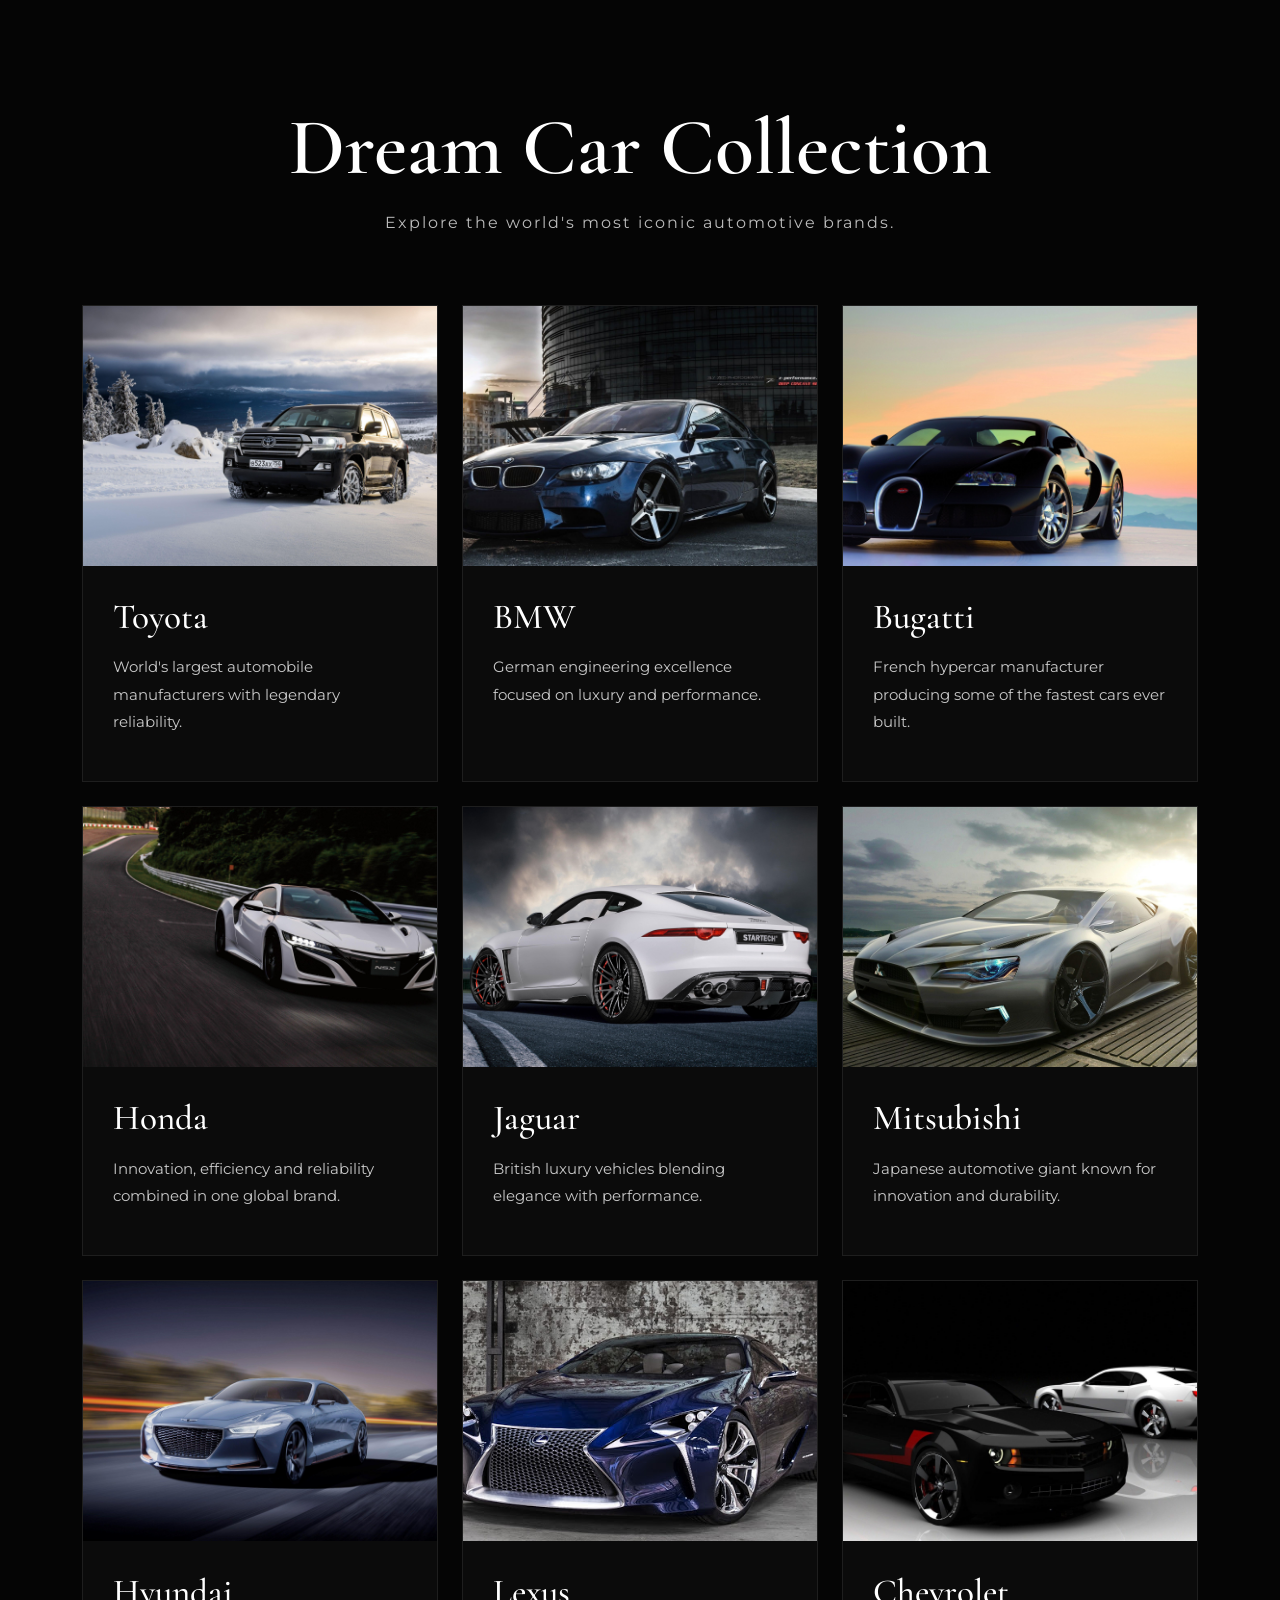
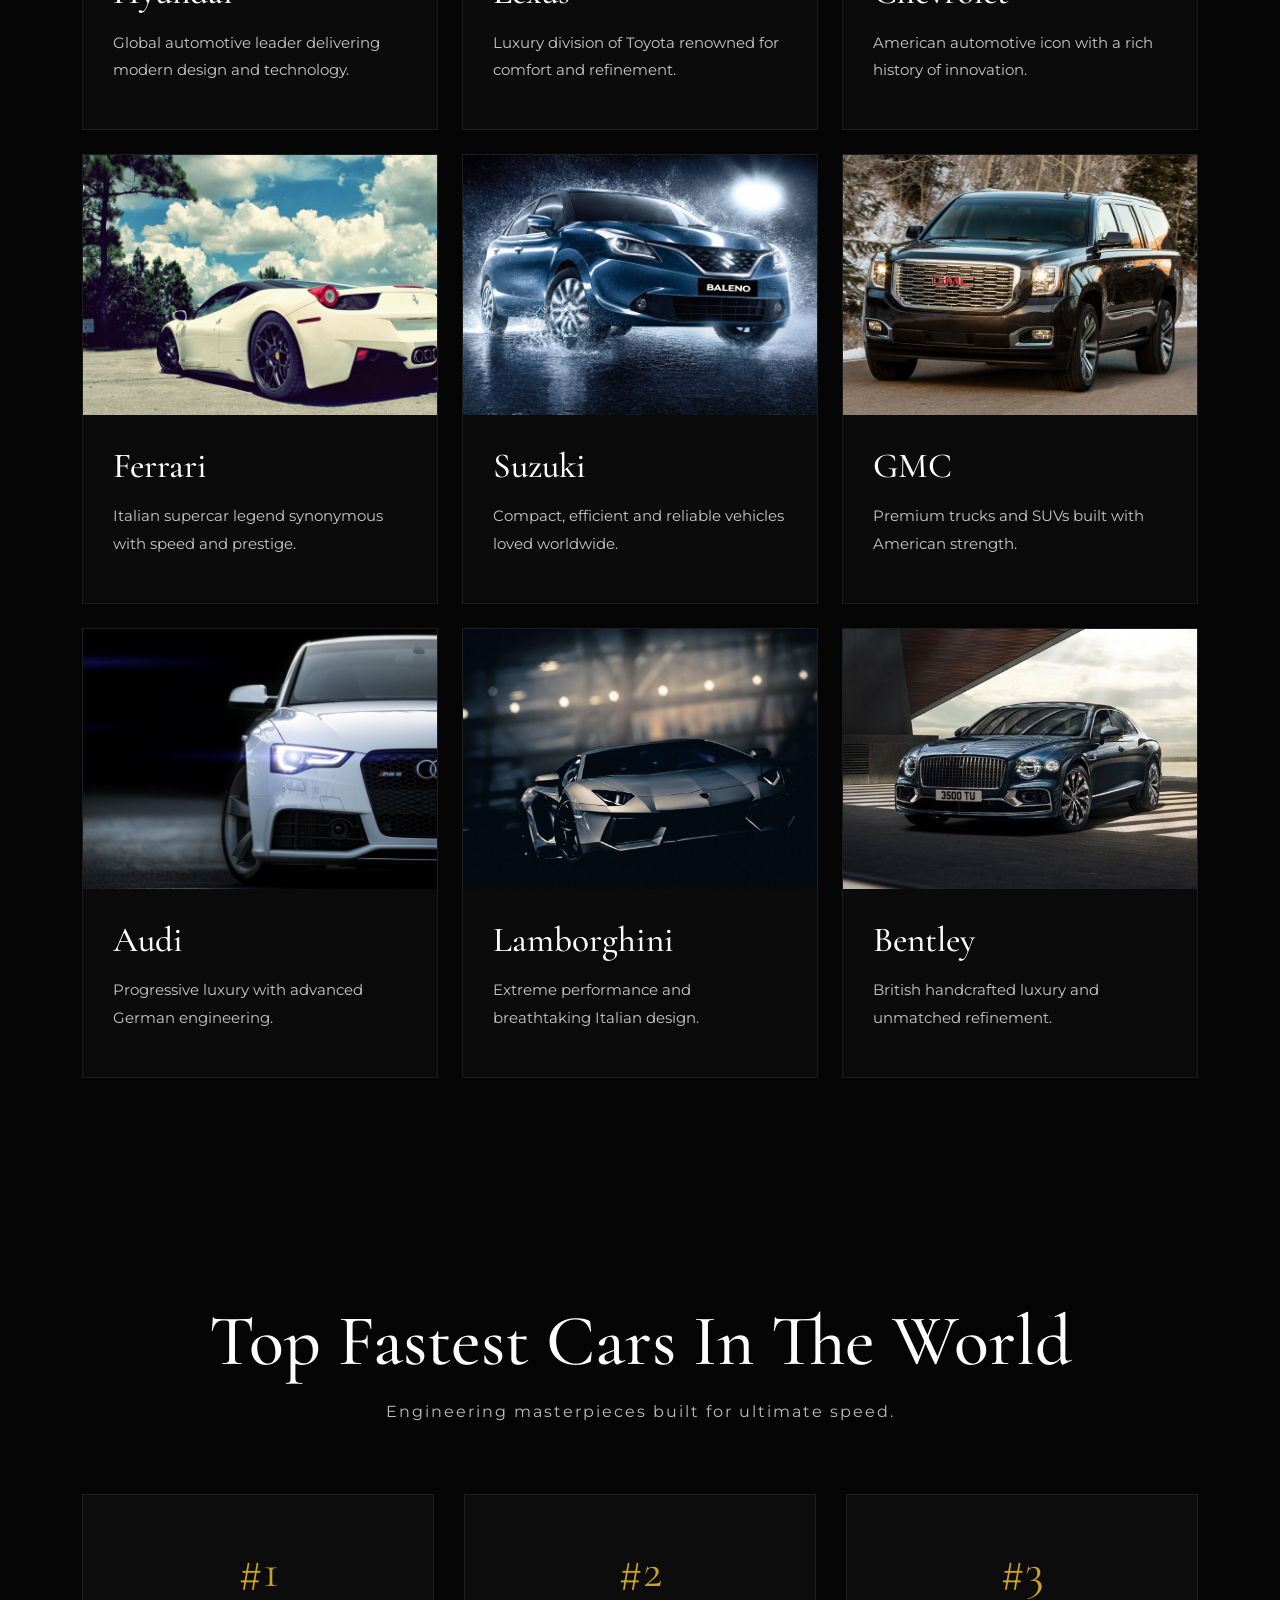
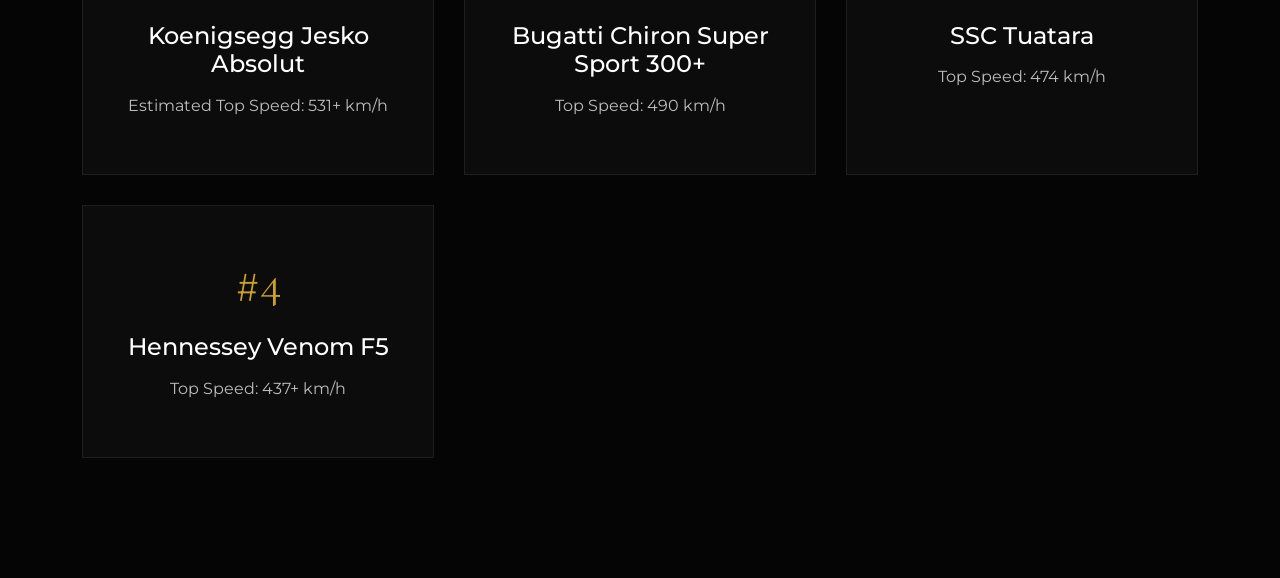
==== car-collection/car-collection.html @ eaa603d9 "I am just uploading my dream car website and I made it" ====
<!DOCTYPE html>
<html lang="en">

<head>
    <meta charset="UTF-8">
    <meta name="viewport" content="width=device-width, initial-scale=1.0">
    <title>Velocita Moto | Car Collection</title>

    <!-- Bootstrap 5 -->
    <link href="https://cdn.jsdelivr.net/npm/bootstrap@5.3.8/dist/css/bootstrap.min.css" rel="stylesheet">

    <!-- Google Fonts -->
    <link
        href="https://fonts.googleapis.com/css2?family=Cormorant+Garamond:wght@400;500;600;700&family=Montserrat:wght@300;400;500&display=swap"
        rel="stylesheet">

    <link rel="stylesheet" href="style22.css">
</head>

<body>

    <section class="collection-section">

        <div class="container">

            <h1 class="page-title">
                Dream Car Collection
            </h1>

            <p class="page-subtitle">
                Explore the world's most iconic automotive brands.
            </p>

            <div class="row g-4">

                <!-- Card 1 -->
                <div class="col-lg-4 col-md-6">
                    <div class="car-card">
                        <img src="img/card-img/img1.jpg" alt="Toyota">
                        <div class="card-content">
                            <h3>Toyota</h3>
                            <p>World's largest automobile manufacturers with legendary reliability.</p>
                        </div>
                    </div>
                </div>

                <!-- Card 2 -->
                <div class="col-lg-4 col-md-6">
                    <div class="car-card">
                        <img src="img/card-img/img2.jpg" alt="BMW">
                        <div class="card-content">
                            <h3>BMW</h3>
                            <p>German engineering excellence focused on luxury and performance.</p>
                        </div>
                    </div>
                </div>

                <!-- Card 3 -->
                <div class="col-lg-4 col-md-6">
                    <div class="car-card">
                        <img src="img/card-img/img3.jpg" alt="Bugatti">
                        <div class="card-content">
                            <h3>Bugatti</h3>
                            <p>French hypercar manufacturer producing some of the fastest cars ever built.</p>
                        </div>
                    </div>
                </div>

                <!-- Card 4 -->
                <div class="col-lg-4 col-md-6">
                    <div class="car-card">
                        <img src="img/card-img/img4.jpg" alt="Honda">
                        <div class="card-content">
                            <h3>Honda</h3>
                            <p>Innovation, efficiency and reliability combined in one global brand.</p>
                        </div>
                    </div>
                </div>

                <!-- Card 5 -->
                <div class="col-lg-4 col-md-6">
                    <div class="car-card">
                        <img src="img/card-img/img5.jpg" alt="Jaguar">
                        <div class="card-content">
                            <h3>Jaguar</h3>
                            <p>British luxury vehicles blending elegance with performance.</p>
                        </div>
                    </div>
                </div>

                <!-- Card 6 -->
                <div class="col-lg-4 col-md-6">
                    <div class="car-card">
                        <img src="img/card-img/img6.jpg" alt="Mitsubishi">
                        <div class="card-content">
                            <h3>Mitsubishi</h3>
                            <p>Japanese automotive giant known for innovation and durability.</p>
                        </div>
                    </div>
                </div>

                <!-- Card 7 -->
                <div class="col-lg-4 col-md-6">
                    <div class="car-card">
                        <img src="img/card-img/img7.jpg" alt="Hyundai">
                        <div class="card-content">
                            <h3>Hyundai</h3>
                            <p>Global automotive leader delivering modern design and technology.</p>
                        </div>
                    </div>
                </div>

                <!-- Card 8 -->
                <div class="col-lg-4 col-md-6">
                    <div class="car-card">
                        <img src="img/card-img/img8.jpg" alt="Lexus">
                        <div class="card-content">
                            <h3>Lexus</h3>
                            <p>Luxury division of Toyota renowned for comfort and refinement.</p>
                        </div>
                    </div>
                </div>

                <!-- Card 9 -->
                <div class="col-lg-4 col-md-6">
                    <div class="car-card">
                        <img src="img/card-img/img9.jpg" alt="Chevrolet">
                        <div class="card-content">
                            <h3>Chevrolet</h3>
                            <p>American automotive icon with a rich history of innovation.</p>
                        </div>
                    </div>
                </div>

                <!-- Card 10 -->
                <div class="col-lg-4 col-md-6">
                    <div class="car-card">
                        <img src="img/card-img/img10.jpg" alt="Ferrari">
                        <div class="card-content">
                            <h3>Ferrari</h3>
                            <p>Italian supercar legend synonymous with speed and prestige.</p>
                        </div>
                    </div>
                </div>

                <!-- Card 11 -->
                <div class="col-lg-4 col-md-6">
                    <div class="car-card">
                        <img src="img/card-img/img11.jpg" alt="Suzuki">
                        <div class="card-content">
                            <h3>Suzuki</h3>
                            <p>Compact, efficient and reliable vehicles loved worldwide.</p>
                        </div>
                    </div>
                </div>

                <!-- Card 12 -->
                <div class="col-lg-4 col-md-6">
                    <div class="car-card">
                        <img src="img/card-img/img12.jpg" alt="GMC">
                        <div class="card-content">
                            <h3>GMC</h3>
                            <p>Premium trucks and SUVs built with American strength.</p>
                        </div>
                    </div>
                </div>

                <!-- Card 13 -->
                <div class="col-lg-4 col-md-6">
                    <div class="car-card">
                        <img src="img/card-img/img13.jpg" alt="Audi">
                        <div class="card-content">
                            <h3>Audi</h3>
                            <p>Progressive luxury with advanced German engineering.</p>
                        </div>
                    </div>
                </div>

                <!-- Card 14 -->
                <div class="col-lg-4 col-md-6">
                    <div class="car-card">
                        <img src="img/card-img/img14.jpg" alt="Lamborghini">
                        <div class="card-content">
                            <h3>Lamborghini</h3>
                            <p>Extreme performance and breathtaking Italian design.</p>
                        </div>
                    </div>
                </div>

                <!-- Card 15 -->
                <div class="col-lg-4 col-md-6">
                    <div class="car-card">
                        <img src="img/card-img/img15.jpg" alt="Bentley">
                        <div class="card-content">
                            <h3>Bentley</h3>
                            <p>British handcrafted luxury and unmatched refinement.</p>
                        </div>
                    </div>
                </div>

            </div>

        </div>

    </section>

    <section class="fastest-cars-section">

        <div class="container">

            <h2 class="fastest-title">
                Top Fastest Cars In The World
            </h2>

            <p class="fastest-subtitle">
                Engineering masterpieces built for ultimate speed.
            </p>

            <div class="fastest-grid">

                <div class="fastest-card">
                    <span>#1</span>
                    <h3>Koenigsegg Jesko Absolut</h3>
                    <p>Estimated Top Speed: 531+ km/h</p>
                </div>

                <div class="fastest-card">
                    <span>#2</span>
                    <h3>Bugatti Chiron Super Sport 300+</h3>
                    <p>Top Speed: 490 km/h</p>
                </div>

                <div class="fastest-card">
                    <span>#3</span>
                    <h3>SSC Tuatara</h3>
                    <p>Top Speed: 474 km/h</p>
                </div>

                <div class="fastest-card">
                    <span>#4</span>
                    <h3>Hennessey Venom F5</h3>
                    <p>Top Speed: 437+ km/h</p>
                </div>

            </div>

        </div>

    </section>

    <script src="https://cdn.jsdelivr.net/npm/bootstrap@5.3.8/dist/js/bootstrap.bundle.min.js"></script>

</body>

</html>
---- car-collection/style22.css ----
/* ==========================
   GOOGLE FONT RESET
========================== */

*{
    margin:0;
    padding:0;
    box-sizing:border-box;
}

html{
    scroll-behavior:smooth;
}

body{
    background:#050505;
    color:#fff;
    font-family:'Montserrat',sans-serif;
    overflow-x:hidden;
}

/* ==========================
   PAGE HEADER
========================== */

.collection-section{
    padding:100px 0;
}

.page-title{
    text-align:center;

    font-family:'Cormorant Garamond',serif;
    font-size:5rem;
    font-weight:600;

    color:#fff;

    margin-bottom:15px;
}

.page-subtitle{
    text-align:center;

    color:#bcbcbc;

    font-size:1rem;

    letter-spacing:2px;

    margin-bottom:70px;
}

/* ==========================
   CARD DESIGN
========================== */

.car-card{

    background:#0b0b0b;

    border:1px solid rgba(255,255,255,.08);

    overflow:hidden;

    height:100%;

    transition:.5s ease;

    position:relative;
}

.car-card:hover{

    transform:translateY(-12px);

    border-color:rgba(255,255,255,.25);

    box-shadow:
    0 20px 40px rgba(255,255,255,.06);
}

/* ==========================
   IMAGE
========================== */

.car-card img{

    width:100%;

    height:260px;

    object-fit:cover;

    transition:.6s;
}

.car-card:hover img{

    transform:scale(1.08);
}

/* ==========================
   CONTENT
========================== */

.card-content{

    padding:30px;
}

.card-content h3{

    font-family:'Cormorant Garamond',serif;

    font-size:2.2rem;

    color:white;

    margin-bottom:15px;
}

.card-content p{

    color:#c8c8c8;

    line-height:1.8;

    font-size:.95rem;
}

/* ==========================
   BUTTON
========================== */

.read-btn{

    display:inline-block;

    margin-top:20px;

    text-decoration:none;

    color:white;

    letter-spacing:2px;

    font-size:.85rem;

    position:relative;
}

.read-btn::after{

    content:"";

    position:absolute;

    left:0;
    bottom:-6px;

    width:0;

    height:1px;

    background:white;

    transition:.4s;
}

.read-btn:hover::after{

    width:100%;
}

/* ==========================
   PREMIUM LIGHT EFFECT
========================== */

.car-card::before{

    content:"";

    position:absolute;

    top:0;
    left:-120%;

    width:100%;
    height:100%;

    background:
    linear-gradient(
        90deg,
        transparent,
        rgba(255,255,255,.08),
        transparent
    );

    transition:.8s;
}

.car-card:hover::before{

    left:120%;
}

/* ==========================
   SCROLLBAR
========================== */

::-webkit-scrollbar{

    width:10px;
}

::-webkit-scrollbar-track{

    background:#0a0a0a;
}

::-webkit-scrollbar-thumb{

    background:#333;
}

::-webkit-scrollbar-thumb:hover{

    background:#666;
}

/* ==========================
   RESPONSIVE
========================== */

@media(max-width:992px){

    .page-title{

        font-size:3.5rem;
    }
}

@media(max-width:768px){

    .page-title{

        font-size:2.7rem;
    }

    .page-subtitle{

        padding:0 20px;
    }

    .card-content h3{

        font-size:1.8rem;
    }

    .car-card img{

        height:220px;
    }
}

/* ==========================
   FASTEST CARS SECTION
========================== */

.fastest-cars-section{
    padding:120px 0;
    background:#050505;
}

.fastest-title{
    text-align:center;
    font-family:'Cormorant Garamond',serif;
    font-size:4.5rem;
    color:white;
    margin-bottom:15px;
}

.fastest-subtitle{
    text-align:center;
    color:#bdbdbd;
    letter-spacing:2px;
    margin-bottom:70px;
}

.fastest-grid{
    display:grid;
    grid-template-columns:
    repeat(auto-fit,minmax(280px,1fr));
    gap:30px;
}

.fastest-card{
    background:#0c0c0c;
    border:1px solid rgba(255,255,255,.08);

    padding:40px 30px;

    text-align:center;

    transition:.4s;
}

.fastest-card:hover{
    transform:translateY(-10px);
    border-color:#c9a227;

    box-shadow:
    0 15px 40px rgba(201,162,39,.15);
}

.fastest-card span{
    display:block;

    font-size:3rem;

    color:#c9a227;

    font-family:'Cormorant Garamond',serif;

    margin-bottom:15px;
}

.fastest-card h3{
    color:white;
    font-size:1.5rem;
    margin-bottom:15px;
}

.fastest-card p{
    color:#bdbdbd;
}
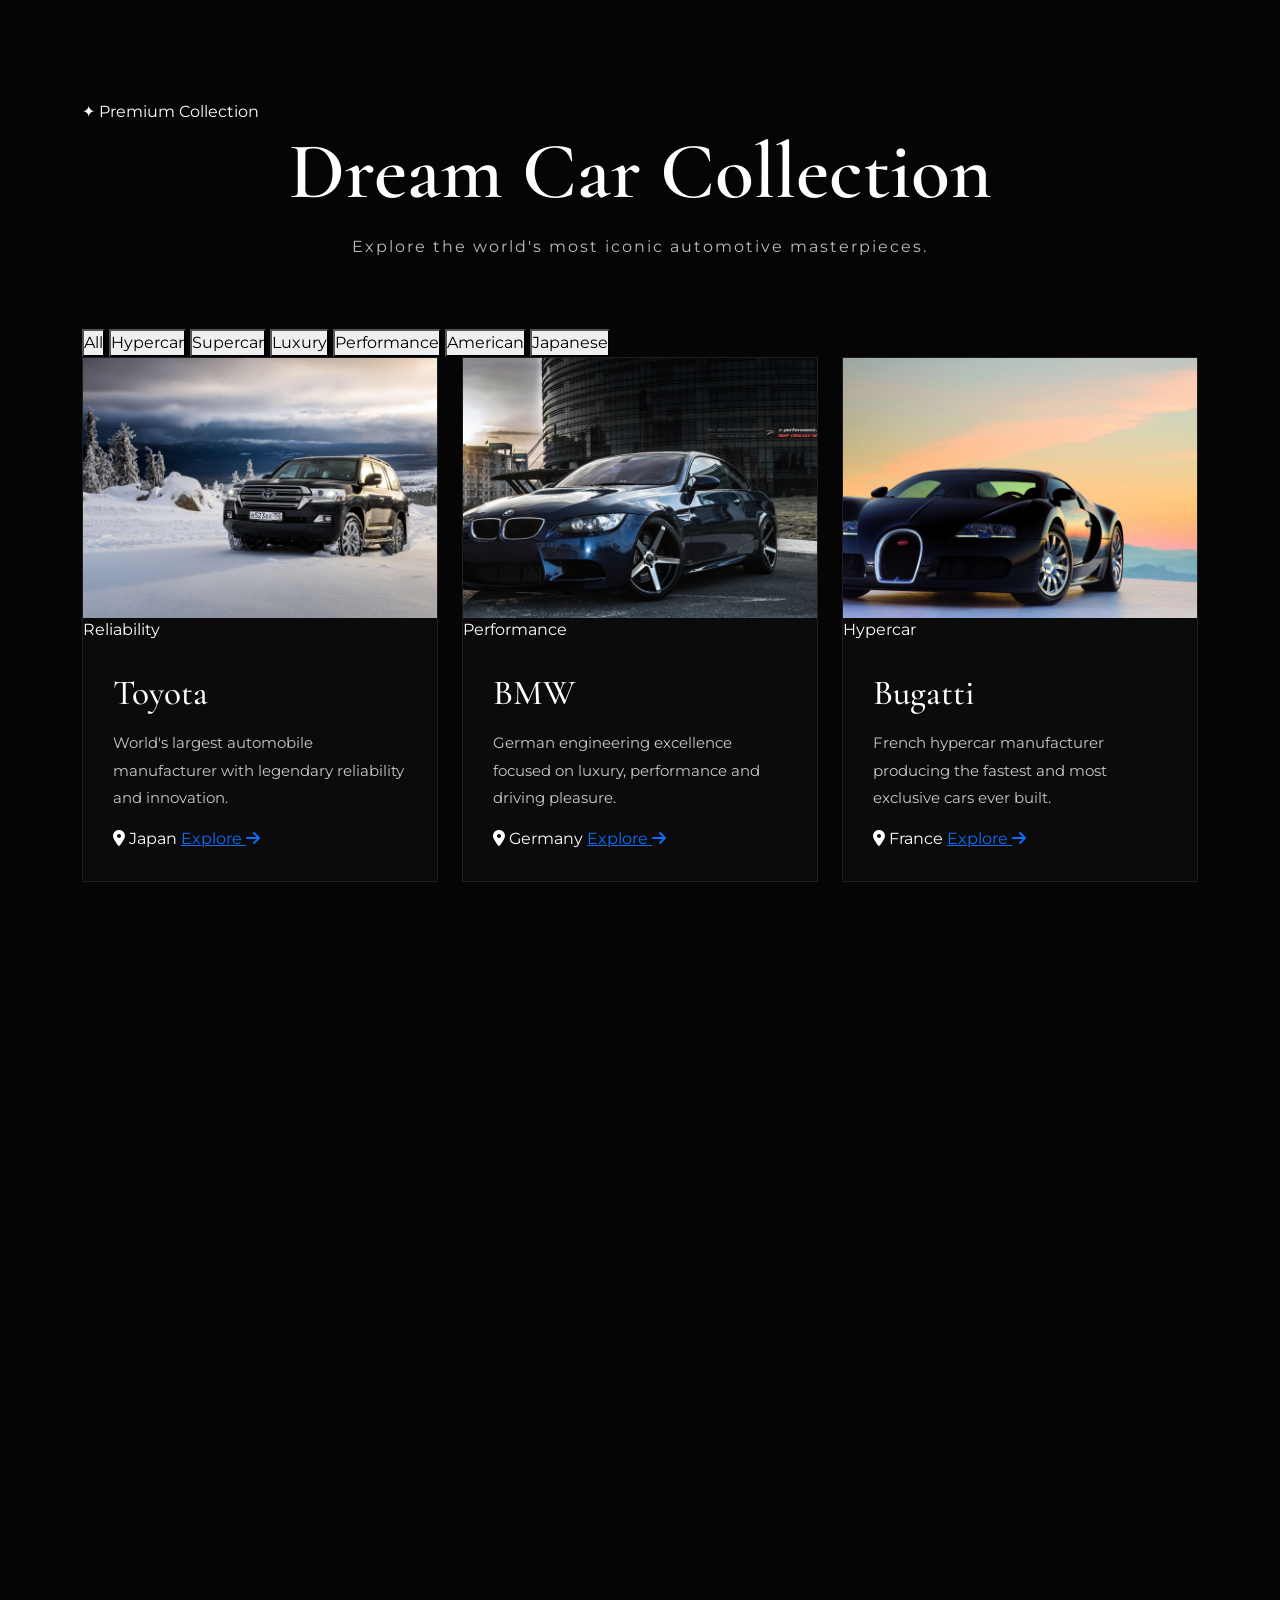
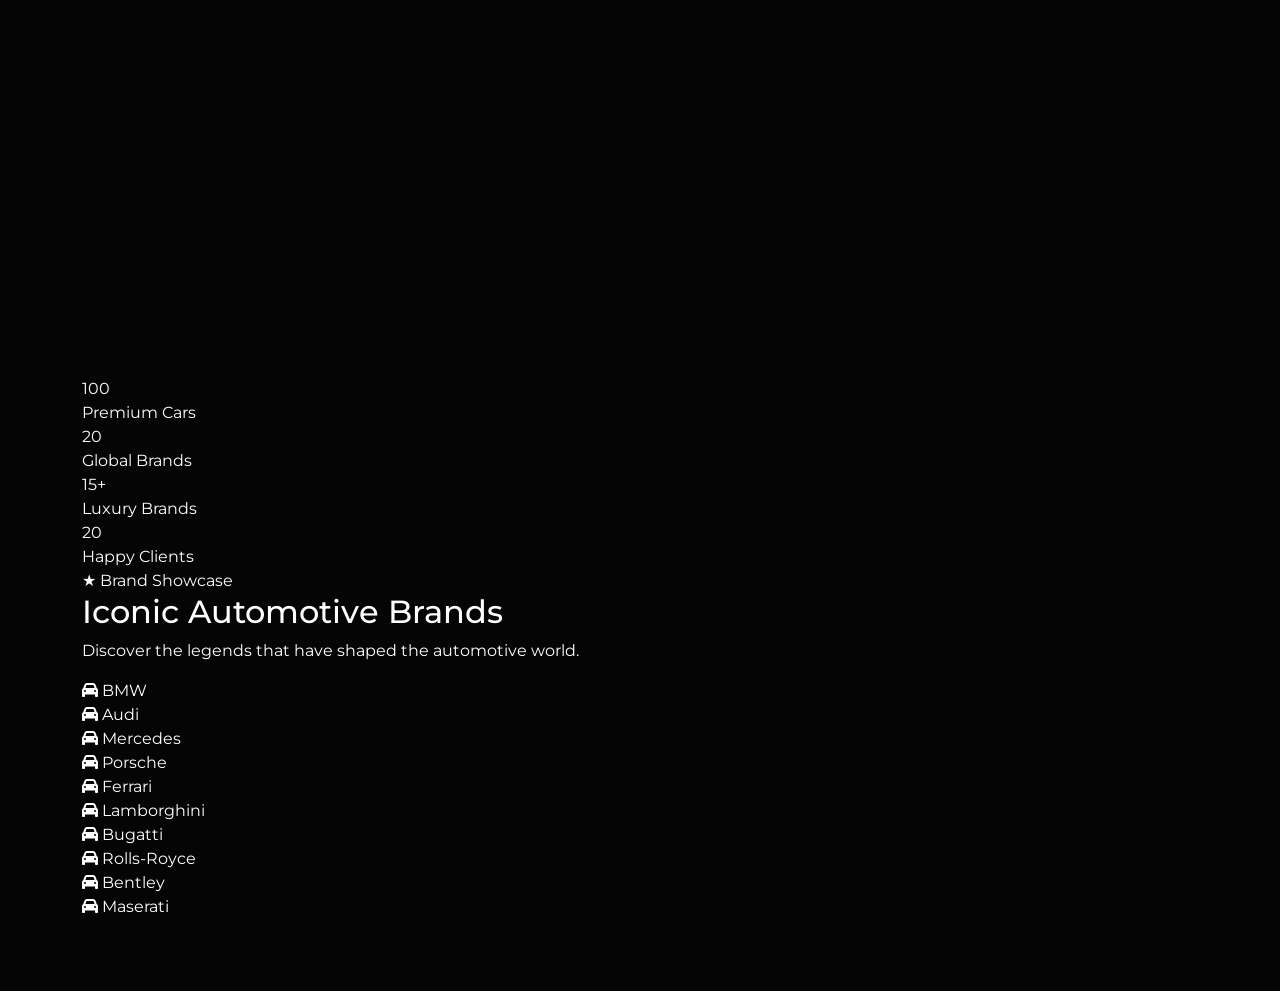
==== commit 5459c06d: "adding the animations ad button" ====
--- a/car-collection/car-collection.html
+++ b/car-collection/car-collection.html
@@ -9,237 +9,429 @@
     <!-- Bootstrap 5 -->
     <link href="https://cdn.jsdelivr.net/npm/bootstrap@5.3.8/dist/css/bootstrap.min.css" rel="stylesheet">
 
+    <!-- Font Awesome -->
+    <link rel="stylesheet" href="https://cdnjs.cloudflare.com/ajax/libs/font-awesome/6.5.1/css/all.min.css">
+
     <!-- Google Fonts -->
     <link
-        href="https://fonts.googleapis.com/css2?family=Cormorant+Garamond:wght@400;500;600;700&family=Montserrat:wght@300;400;500&display=swap"
+        href="https://fonts.googleapis.com/css2?family=Cormorant+Garamond:wght@400;500;600;700&family=Montserrat:wght@300;400;500;600&display=swap"
         rel="stylesheet">
+
+    <!-- AOS -->
+    <link href="https://unpkg.com/aos@2.3.4/dist/aos.css" rel="stylesheet">
 
     <link rel="stylesheet" href="style22.css">
 </head>
 
 <body>
 
-    <section class="collection-section">
+    <!-- ========================================== -->
+    <!-- COLLECTION SECTION -->
+    <!-- ========================================== -->
+    <section class="collection-section" data-aos="fade-up">
 
         <div class="container">
 
-            <h1 class="page-title">
-                Dream Car Collection
-            </h1>
-
-            <p class="page-subtitle">
-                Explore the world's most iconic automotive brands.
-            </p>
-
-            <div class="row g-4">
-
-                <!-- Card 1 -->
-                <div class="col-lg-4 col-md-6">
-                    <div class="car-card">
-                        <img src="img/card-img/img1.jpg" alt="Toyota">
+            <div class="section-header" data-aos="fade-up" data-aos-delay="100">
+                <span class="section-tag">✦ Premium Collection</span>
+                <h1 class="page-title">
+                    Dream Car <span>Collection</span>
+                </h1>
+                <p class="page-subtitle">
+                    Explore the world's most iconic automotive masterpieces.
+                </p>
+                <div class="header-divider"></div>
+            </div>
+
+            <!-- Filter Buttons -->
+            <div class="filter-buttons" data-aos="fade-up" data-aos-delay="150">
+                <button class="filter-btn active" data-filter="all">All</button>
+                <button class="filter-btn" data-filter="hypercar">Hypercar</button>
+                <button class="filter-btn" data-filter="supercar">Supercar</button>
+                <button class="filter-btn" data-filter="luxury">Luxury</button>
+                <button class="filter-btn" data-filter="performance">Performance</button>
+                <button class="filter-btn" data-filter="american">American</button>
+                <button class="filter-btn" data-filter="japanese">Japanese</button>
+            </div>
+
+            <div class="row g-4" id="carGrid">
+
+                <!-- Card 1 - Toyota (Japanese) -->
+                <div class="col-lg-4 col-md-6" data-category="japanese" data-aos="flip-up" data-aos-delay="100">
+                    <div class="car-card">
+                        <div class="card-image">
+                            <img src="img/card-img/img1.jpg" alt="Toyota">
+                            <div class="card-overlay">
+                                <span class="card-tag">Reliability</span>
+                            </div>
+                        </div>
                         <div class="card-content">
                             <h3>Toyota</h3>
-                            <p>World's largest automobile manufacturers with legendary reliability.</p>
-                        </div>
-                    </div>
-                </div>
-
-                <!-- Card 2 -->
-                <div class="col-lg-4 col-md-6">
-                    <div class="car-card">
-                        <img src="img/card-img/img2.jpg" alt="BMW">
+                            <p>World's largest automobile manufacturer with legendary reliability and innovation.</p>
+                            <div class="card-footer">
+                                <span class="card-country"><i class="fas fa-map-marker-alt"></i> Japan</span>
+                                <a href="#" class="btn-explore-card">Explore <i class="fas fa-arrow-right"></i></a>
+                            </div>
+                        </div>
+                    </div>
+                </div>
+
+                <!-- Card 2 - BMW (Performance) -->
+                <div class="col-lg-4 col-md-6" data-category="performance" data-aos="flip-up" data-aos-delay="150">
+                    <div class="car-card">
+                        <div class="card-image">
+                            <img src="img/card-img/img2.jpg" alt="BMW">
+                            <div class="card-overlay">
+                                <span class="card-tag">Performance</span>
+                            </div>
+                        </div>
                         <div class="card-content">
                             <h3>BMW</h3>
-                            <p>German engineering excellence focused on luxury and performance.</p>
-                        </div>
-                    </div>
-                </div>
-
-                <!-- Card 3 -->
-                <div class="col-lg-4 col-md-6">
-                    <div class="car-card">
-                        <img src="img/card-img/img3.jpg" alt="Bugatti">
+                            <p>German engineering excellence focused on luxury, performance and driving pleasure.</p>
+                            <div class="card-footer">
+                                <span class="card-country"><i class="fas fa-map-marker-alt"></i> Germany</span>
+                                <a href="#" class="btn-explore-card">Explore <i class="fas fa-arrow-right"></i></a>
+                            </div>
+                        </div>
+                    </div>
+                </div>
+
+                <!-- Card 3 - Bugatti (Hypercar) -->
+                <div class="col-lg-4 col-md-6" data-category="hypercar" data-aos="flip-up" data-aos-delay="200">
+                    <div class="car-card">
+                        <div class="card-image">
+                            <img src="img/card-img/img3.jpg" alt="Bugatti">
+                            <div class="card-overlay">
+                                <span class="card-tag">Hypercar</span>
+                            </div>
+                        </div>
                         <div class="card-content">
                             <h3>Bugatti</h3>
-                            <p>French hypercar manufacturer producing some of the fastest cars ever built.</p>
-                        </div>
-                    </div>
-                </div>
-
-                <!-- Card 4 -->
-                <div class="col-lg-4 col-md-6">
-                    <div class="car-card">
-                        <img src="img/card-img/img4.jpg" alt="Honda">
+                            <p>French hypercar manufacturer producing the fastest and most exclusive cars ever built.
+                            </p>
+                            <div class="card-footer">
+                                <span class="card-country"><i class="fas fa-map-marker-alt"></i> France</span>
+                                <a href="#" class="btn-explore-card">Explore <i class="fas fa-arrow-right"></i></a>
+                            </div>
+                        </div>
+                    </div>
+                </div>
+
+                <!-- Card 4 - Honda (Japanese) -->
+                <div class="col-lg-4 col-md-6" data-category="japanese" data-aos="flip-up" data-aos-delay="250">
+                    <div class="car-card">
+                        <div class="card-image">
+                            <img src="img/card-img/img4.jpg" alt="Honda">
+                            <div class="card-overlay">
+                                <span class="card-tag">Innovation</span>
+                            </div>
+                        </div>
                         <div class="card-content">
                             <h3>Honda</h3>
-                            <p>Innovation, efficiency and reliability combined in one global brand.</p>
-                        </div>
-                    </div>
-                </div>
-
-                <!-- Card 5 -->
-                <div class="col-lg-4 col-md-6">
-                    <div class="car-card">
-                        <img src="img/card-img/img5.jpg" alt="Jaguar">
+                            <p>Innovation, efficiency and reliability combined in one globally renowned brand.</p>
+                            <div class="card-footer">
+                                <span class="card-country"><i class="fas fa-map-marker-alt"></i> Japan</span>
+                                <a href="#" class="btn-explore-card">Explore <i class="fas fa-arrow-right"></i></a>
+                            </div>
+                        </div>
+                    </div>
+                </div>
+
+                <!-- Card 5 - Jaguar (Luxury) -->
+                <div class="col-lg-4 col-md-6" data-category="luxury" data-aos="flip-up" data-aos-delay="300">
+                    <div class="car-card">
+                        <div class="card-image">
+                            <img src="img/card-img/img5.jpg" alt="Jaguar">
+                            <div class="card-overlay">
+                                <span class="card-tag">Luxury</span>
+                            </div>
+                        </div>
                         <div class="card-content">
                             <h3>Jaguar</h3>
-                            <p>British luxury vehicles blending elegance with performance.</p>
-                        </div>
-                    </div>
-                </div>
-
-                <!-- Card 6 -->
-                <div class="col-lg-4 col-md-6">
-                    <div class="car-card">
-                        <img src="img/card-img/img6.jpg" alt="Mitsubishi">
+                            <p>British luxury vehicles blending timeless elegance with thrilling performance.</p>
+                            <div class="card-footer">
+                                <span class="card-country"><i class="fas fa-map-marker-alt"></i> United Kingdom</span>
+                                <a href="#" class="btn-explore-card">Explore <i class="fas fa-arrow-right"></i></a>
+                            </div>
+                        </div>
+                    </div>
+                </div>
+
+                <!-- Card 6 - Mitsubishi (Japanese) -->
+                <div class="col-lg-4 col-md-6" data-category="japanese" data-aos="flip-up" data-aos-delay="350">
+                    <div class="car-card">
+                        <div class="card-image">
+                            <img src="img/card-img/img6.jpg" alt="Mitsubishi">
+                            <div class="card-overlay">
+                                <span class="card-tag">Durable</span>
+                            </div>
+                        </div>
                         <div class="card-content">
                             <h3>Mitsubishi</h3>
-                            <p>Japanese automotive giant known for innovation and durability.</p>
-                        </div>
-                    </div>
-                </div>
-
-                <!-- Card 7 -->
-                <div class="col-lg-4 col-md-6">
-                    <div class="car-card">
-                        <img src="img/card-img/img7.jpg" alt="Hyundai">
+                            <p>Japanese automotive giant known for innovation, durability and off-road capability.</p>
+                            <div class="card-footer">
+                                <span class="card-country"><i class="fas fa-map-marker-alt"></i> Japan</span>
+                                <a href="#" class="btn-explore-card">Explore <i class="fas fa-arrow-right"></i></a>
+                            </div>
+                        </div>
+                    </div>
+                </div>
+
+                <!-- Card 7 - Hyundai (Performance) -->
+                <div class="col-lg-4 col-md-6" data-category="performance" data-aos="flip-up" data-aos-delay="400">
+                    <div class="car-card">
+                        <div class="card-image">
+                            <img src="img/card-img/img7.jpg" alt="Hyundai">
+                            <div class="card-overlay">
+                                <span class="card-tag">Modern</span>
+                            </div>
+                        </div>
                         <div class="card-content">
                             <h3>Hyundai</h3>
-                            <p>Global automotive leader delivering modern design and technology.</p>
-                        </div>
-                    </div>
-                </div>
-
-                <!-- Card 8 -->
-                <div class="col-lg-4 col-md-6">
-                    <div class="car-card">
-                        <img src="img/card-img/img8.jpg" alt="Lexus">
+                            <p>Global automotive leader delivering modern design, technology and value.</p>
+                            <div class="card-footer">
+                                <span class="card-country"><i class="fas fa-map-marker-alt"></i> South Korea</span>
+                                <a href="#" class="btn-explore-card">Explore <i class="fas fa-arrow-right"></i></a>
+                            </div>
+                        </div>
+                    </div>
+                </div>
+
+                <!-- Card 8 - Lexus (Luxury) -->
+                <div class="col-lg-4 col-md-6" data-category="luxury" data-aos="flip-up" data-aos-delay="450">
+                    <div class="car-card">
+                        <div class="card-image">
+                            <img src="img/card-img/img8.jpg" alt="Lexus">
+                            <div class="card-overlay">
+                                <span class="card-tag">Refinement</span>
+                            </div>
+                        </div>
                         <div class="card-content">
                             <h3>Lexus</h3>
-                            <p>Luxury division of Toyota renowned for comfort and refinement.</p>
-                        </div>
-                    </div>
-                </div>
-
-                <!-- Card 9 -->
-                <div class="col-lg-4 col-md-6">
-                    <div class="car-card">
-                        <img src="img/card-img/img9.jpg" alt="Chevrolet">
+                            <p>Luxury division of Toyota renowned for comfort, refinement and hybrid innovation.</p>
+                            <div class="card-footer">
+                                <span class="card-country"><i class="fas fa-map-marker-alt"></i> Japan</span>
+                                <a href="#" class="btn-explore-card">Explore <i class="fas fa-arrow-right"></i></a>
+                            </div>
+                        </div>
+                    </div>
+                </div>
+
+                <!-- Card 9 - Chevrolet (American) -->
+                <div class="col-lg-4 col-md-6" data-category="american" data-aos="flip-up" data-aos-delay="500">
+                    <div class="car-card">
+                        <div class="card-image">
+                            <img src="img/card-img/img9.jpg" alt="Chevrolet">
+                            <div class="card-overlay">
+                                <span class="card-tag">American</span>
+                            </div>
+                        </div>
                         <div class="card-content">
                             <h3>Chevrolet</h3>
-                            <p>American automotive icon with a rich history of innovation.</p>
-                        </div>
-                    </div>
-                </div>
-
-                <!-- Card 10 -->
-                <div class="col-lg-4 col-md-6">
-                    <div class="car-card">
-                        <img src="img/card-img/img10.jpg" alt="Ferrari">
+                            <p>American automotive icon with a rich history of innovation and muscle car heritage.</p>
+                            <div class="card-footer">
+                                <span class="card-country"><i class="fas fa-map-marker-alt"></i> USA</span>
+                                <a href="#" class="btn-explore-card">Explore <i class="fas fa-arrow-right"></i></a>
+                            </div>
+                        </div>
+                    </div>
+                </div>
+
+                <!-- Card 10 - Ferrari (Supercar) -->
+                <div class="col-lg-4 col-md-6" data-category="supercar" data-aos="flip-up" data-aos-delay="550">
+                    <div class="car-card">
+                        <div class="card-image">
+                            <img src="img/card-img/img10.jpg" alt="Ferrari">
+                            <div class="card-overlay">
+                                <span class="card-tag">Supercar</span>
+                            </div>
+                        </div>
                         <div class="card-content">
                             <h3>Ferrari</h3>
-                            <p>Italian supercar legend synonymous with speed and prestige.</p>
-                        </div>
-                    </div>
-                </div>
-
-                <!-- Card 11 -->
-                <div class="col-lg-4 col-md-6">
-                    <div class="car-card">
-                        <img src="img/card-img/img11.jpg" alt="Suzuki">
+                            <p>Italian supercar legend synonymous with speed, prestige and racing heritage.</p>
+                            <div class="card-footer">
+                                <span class="card-country"><i class="fas fa-map-marker-alt"></i> Italy</span>
+                                <a href="#" class="btn-explore-card">Explore <i class="fas fa-arrow-right"></i></a>
+                            </div>
+                        </div>
+                    </div>
+                </div>
+
+                <!-- Card 11 - Suzuki (Japanese) -->
+                <div class="col-lg-4 col-md-6" data-category="japanese" data-aos="flip-up" data-aos-delay="600">
+                    <div class="car-card">
+                        <div class="card-image">
+                            <img src="img/card-img/img11.jpg" alt="Suzuki">
+                            <div class="card-overlay">
+                                <span class="card-tag">Compact</span>
+                            </div>
+                        </div>
                         <div class="card-content">
                             <h3>Suzuki</h3>
-                            <p>Compact, efficient and reliable vehicles loved worldwide.</p>
-                        </div>
-                    </div>
-                </div>
-
-                <!-- Card 12 -->
-                <div class="col-lg-4 col-md-6">
-                    <div class="car-card">
-                        <img src="img/card-img/img12.jpg" alt="GMC">
+                            <p>Compact, efficient and reliable vehicles loved worldwide for their practicality.</p>
+                            <div class="card-footer">
+                                <span class="card-country"><i class="fas fa-map-marker-alt"></i> Japan</span>
+                                <a href="#" class="btn-explore-card">Explore <i class="fas fa-arrow-right"></i></a>
+                            </div>
+                        </div>
+                    </div>
+                </div>
+
+                <!-- Card 12 - GMC (American) -->
+                <div class="col-lg-4 col-md-6" data-category="american" data-aos="flip-up" data-aos-delay="650">
+                    <div class="car-card">
+                        <div class="card-image">
+                            <img src="img/card-img/img12.jpg" alt="GMC">
+                            <div class="card-overlay">
+                                <span class="card-tag">Tough</span>
+                            </div>
+                        </div>
                         <div class="card-content">
                             <h3>GMC</h3>
-                            <p>Premium trucks and SUVs built with American strength.</p>
-                        </div>
-                    </div>
-                </div>
-
-                <!-- Card 13 -->
-                <div class="col-lg-4 col-md-6">
-                    <div class="car-card">
-                        <img src="img/card-img/img13.jpg" alt="Audi">
+                            <p>Premium trucks and SUVs built with American strength, capability and durability.</p>
+                            <div class="card-footer">
+                                <span class="card-country"><i class="fas fa-map-marker-alt"></i> USA</span>
+                                <a href="#" class="btn-explore-card">Explore <i class="fas fa-arrow-right"></i></a>
+                            </div>
+                        </div>
+                    </div>
+                </div>
+
+                <!-- Card 13 - Audi (Performance) -->
+                <div class="col-lg-4 col-md-6" data-category="performance" data-aos="flip-up" data-aos-delay="700">
+                    <div class="car-card">
+                        <div class="card-image">
+                            <img src="img/card-img/img13.jpg" alt="Audi">
+                            <div class="card-overlay">
+                                <span class="card-tag">Progressive</span>
+                            </div>
+                        </div>
                         <div class="card-content">
                             <h3>Audi</h3>
-                            <p>Progressive luxury with advanced German engineering.</p>
-                        </div>
-                    </div>
-                </div>
-
-                <!-- Card 14 -->
-                <div class="col-lg-4 col-md-6">
-                    <div class="car-card">
-                        <img src="img/card-img/img14.jpg" alt="Lamborghini">
+                            <p>Progressive luxury with advanced German engineering and quattro all-wheel drive.</p>
+                            <div class="card-footer">
+                                <span class="card-country"><i class="fas fa-map-marker-alt"></i> Germany</span>
+                                <a href="#" class="btn-explore-card">Explore <i class="fas fa-arrow-right"></i></a>
+                            </div>
+                        </div>
+                    </div>
+                </div>
+
+                <!-- Card 14 - Lamborghini (Supercar) -->
+                <div class="col-lg-4 col-md-6" data-category="supercar" data-aos="flip-up" data-aos-delay="750">
+                    <div class="car-card">
+                        <div class="card-image">
+                            <img src="img/card-img/img14.jpg" alt="Lamborghini">
+                            <div class="card-overlay">
+                                <span class="card-tag">Extreme</span>
+                            </div>
+                        </div>
                         <div class="card-content">
                             <h3>Lamborghini</h3>
-                            <p>Extreme performance and breathtaking Italian design.</p>
-                        </div>
-                    </div>
-                </div>
-
-                <!-- Card 15 -->
-                <div class="col-lg-4 col-md-6">
-                    <div class="car-card">
-                        <img src="img/card-img/img15.jpg" alt="Bentley">
+                            <p>Extreme performance and breathtaking Italian design that defines the supercar world.</p>
+                            <div class="card-footer">
+                                <span class="card-country"><i class="fas fa-map-marker-alt"></i> Italy</span>
+                                <a href="#" class="btn-explore-card">Explore <i class="fas fa-arrow-right"></i></a>
+                            </div>
+                        </div>
+                    </div>
+                </div>
+
+                <!-- Card 15 - Bentley (Luxury) -->
+                <div class="col-lg-4 col-md-6" data-category="luxury" data-aos="flip-up" data-aos-delay="800">
+                    <div class="car-card">
+                        <div class="card-image">
+                            <img src="img/card-img/img15.jpg" alt="Bentley">
+                            <div class="card-overlay">
+                                <span class="card-tag">Handcrafted</span>
+                            </div>
+                        </div>
                         <div class="card-content">
                             <h3>Bentley</h3>
-                            <p>British handcrafted luxury and unmatched refinement.</p>
-                        </div>
-                    </div>
-                </div>
-
+                            <p>British handcrafted luxury and unmatched refinement for the world's elite.</p>
+                            <div class="card-footer">
+                                <span class="card-country"><i class="fas fa-map-marker-alt"></i> United Kingdom</span>
+                                <a href="#" class="btn-explore-card">Explore <i class="fas fa-arrow-right"></i></a>
+                            </div>
+                        </div>
+                    </div>
+                </div>
+
+            </div>
+
+            <!-- Load More Button -->
+            <div class="text-center mt-5" data-aos="fade-up" data-aos-delay="100">
+                <button class="btn-load-more" id="loadMoreBtn">
+                    <i class="fas fa-plus-circle"></i> Load More Cars
+                </button>
             </div>
 
         </div>
 
     </section>
 
-    <section class="fastest-cars-section">
+    <!-- ========================================== -->
+    <!-- FASTEST CARS SECTION -->
+    <!-- ========================================== -->
+    <section class="fastest-cars-section" data-aos="fade-up">
 
         <div class="container">
 
-            <h2 class="fastest-title">
-                Top Fastest Cars In The World
-            </h2>
-
-            <p class="fastest-subtitle">
-                Engineering masterpieces built for ultimate speed.
-            </p>
+            <div class="section-header" data-aos="fade-up" data-aos-delay="100">
+                <span class="section-tag">⚡ Speed Kings</span>
+                <h2 class="fastest-title">
+                    Fastest Cars <span>On Earth</span>
+                </h2>
+                <p class="fastest-subtitle">
+                    Engineering masterpieces built for ultimate speed and performance.
+                </p>
+                <div class="header-divider"></div>
+            </div>
 
             <div class="fastest-grid">
 
-                <div class="fastest-card">
-                    <span>#1</span>
+                <div class="fastest-card" data-aos="flip-up" data-aos-delay="100">
+                    <span class="rank">#1</span>
+                    <div class="fastest-icon"><i class="fas fa-rocket"></i></div>
                     <h3>Koenigsegg Jesko Absolut</h3>
-                    <p>Estimated Top Speed: 531+ km/h</p>
-                </div>
-
-                <div class="fastest-card">
-                    <span>#2</span>
+                    <p>Estimated Top Speed: <strong>531+ km/h</strong></p>
+                    <div class="fastest-detail">
+                        <span><i class="fas fa-tachometer-alt"></i> 1,600 HP</span>
+                        <span><i class="fas fa-clock"></i> 0-60: 2.5s</span>
+                    </div>
+                </div>
+
+                <div class="fastest-card" data-aos="flip-up" data-aos-delay="200">
+                    <span class="rank">#2</span>
+                    <div class="fastest-icon"><i class="fas fa-bolt"></i></div>
                     <h3>Bugatti Chiron Super Sport 300+</h3>
-                    <p>Top Speed: 490 km/h</p>
-                </div>
-
-                <div class="fastest-card">
-                    <span>#3</span>
+                    <p>Top Speed: <strong>490 km/h</strong></p>
+                    <div class="fastest-detail">
+                        <span><i class="fas fa-tachometer-alt"></i> 1,578 HP</span>
+                        <span><i class="fas fa-clock"></i> 0-60: 2.4s</span>
+                    </div>
+                </div>
+
+                <div class="fastest-card" data-aos="flip-up" data-aos-delay="300">
+                    <span class="rank">#3</span>
+                    <div class="fastest-icon"><i class="fas fa-car"></i></div>
                     <h3>SSC Tuatara</h3>
-                    <p>Top Speed: 474 km/h</p>
-                </div>
-
-                <div class="fastest-card">
-                    <span>#4</span>
+                    <p>Top Speed: <strong>474 km/h</strong></p>
+                    <div class="fastest-detail">
+                        <span><i class="fas fa-tachometer-alt"></i> 1,750 HP</span>
+                        <span><i class="fas fa-clock"></i> 0-60: 2.5s</span>
+                    </div>
+                </div>
+
+                <div class="fastest-card" data-aos="flip-up" data-aos-delay="400">
+                    <span class="rank">#4</span>
+                    <div class="fastest-icon"><i class="fas fa-fire"></i></div>
                     <h3>Hennessey Venom F5</h3>
-                    <p>Top Speed: 437+ km/h</p>
+                    <p>Top Speed: <strong>437+ km/h</strong></p>
+                    <div class="fastest-detail">
+                        <span><i class="fas fa-tachometer-alt"></i> 1,817 HP</span>
+                        <span><i class="fas fa-clock"></i> 0-60: 2.6s</span>
+                    </div>
                 </div>
 
             </div>
@@ -248,7 +440,245 @@
 
     </section>
 
+    <!-- ========================================== -->
+    <!-- STATS COUNTER SECTION (NEW) -->
+    <!-- ========================================== -->
+    <section class="stats-counter-section" data-aos="fade-up">
+        <div class="container">
+            <div class="stats-counter-grid">
+                <div class="stat-counter-item" data-aos="zoom-in" data-aos-delay="100">
+                    <div class="stat-number" data-count="500">0</div>
+                    <span class="stat-label">Premium Cars</span>
+                </div>
+                <div class="stat-counter-item" data-aos="zoom-in" data-aos-delay="200">
+                    <div class="stat-number" data-count="40">0</div>
+                    <span class="stat-label">Global Brands</span>
+                </div>
+                <div class="stat-counter-item" data-aos="zoom-in" data-aos-delay="300">
+                    <div class="stat-number" data-count="15">0</div>
+                    <span class="stat-label">Luxury Brands</span>
+                </div>
+                <div class="stat-counter-item" data-aos="zoom-in" data-aos-delay="400">
+                    <div class="stat-number" data-count="100">0</div>
+                    <span class="stat-label">Happy Clients</span>
+                </div>
+            </div>
+        </div>
+    </section>
+
+    <!-- ========================================== -->
+    <!-- BRAND SHOWCASE SECTION (NEW) -->
+    <!-- ========================================== -->
+    <section class="brand-showcase-section" data-aos="fade-up">
+        <div class="container">
+            <div class="section-header" data-aos="fade-up" data-aos-delay="100">
+                <span class="section-tag">★ Brand Showcase</span>
+                <h2 class="showcase-title">
+                    Iconic <span>Automotive</span> Brands
+                </h2>
+                <p class="showcase-subtitle">
+                    Discover the legends that have shaped the automotive world.
+                </p>
+                <div class="header-divider"></div>
+            </div>
+
+            <div class="brand-logos-grid" data-aos="fade-up" data-aos-delay="150">
+                <div class="brand-logo-item" data-aos="zoom-in" data-aos-delay="100">
+                    <i class="fas fa-car"></i>
+                    <span>BMW</span>
+                </div>
+                <div class="brand-logo-item" data-aos="zoom-in" data-aos-delay="120">
+                    <i class="fas fa-car"></i>
+                    <span>Audi</span>
+                </div>
+                <div class="brand-logo-item" data-aos="zoom-in" data-aos-delay="140">
+                    <i class="fas fa-car"></i>
+                    <span>Mercedes</span>
+                </div>
+                <div class="brand-logo-item" data-aos="zoom-in" data-aos-delay="160">
+                    <i class="fas fa-car"></i>
+                    <span>Porsche</span>
+                </div>
+                <div class="brand-logo-item" data-aos="zoom-in" data-aos-delay="180">
+                    <i class="fas fa-car"></i>
+                    <span>Ferrari</span>
+                </div>
+                <div class="brand-logo-item" data-aos="zoom-in" data-aos-delay="200">
+                    <i class="fas fa-car"></i>
+                    <span>Lamborghini</span>
+                </div>
+                <div class="brand-logo-item" data-aos="zoom-in" data-aos-delay="220">
+                    <i class="fas fa-car"></i>
+                    <span>Bugatti</span>
+                </div>
+                <div class="brand-logo-item" data-aos="zoom-in" data-aos-delay="240">
+                    <i class="fas fa-car"></i>
+                    <span>Rolls-Royce</span>
+                </div>
+                <div class="brand-logo-item" data-aos="zoom-in" data-aos-delay="260">
+                    <i class="fas fa-car"></i>
+                    <span>Bentley</span>
+                </div>
+                <div class="brand-logo-item" data-aos="zoom-in" data-aos-delay="280">
+                    <i class="fas fa-car"></i>
+                    <span>Maserati</span>
+                </div>
+                <div class="brand-logo-item" data-aos="zoom-in" data-aos-delay="300">
+                    <i class="fas fa-car"></i>
+                    <span>Aston Martin</span>
+                </div>
+                <div class="brand-logo-item" data-aos="zoom-in" data-aos-delay="320">
+                    <i class="fas fa-car"></i>
+                    <span>McLaren</span>
+                </div>
+            </div>
+        </div>
+    </section>
+
+    <!-- ========================================== -->
+    <!-- BACK TO HOME BUTTON -->
+    <!-- ========================================== -->
+    <a href="../index.html" class="back-home-btn" data-aos="fade-up" data-aos-delay="100">
+        <i class="fas fa-arrow-left"></i>
+        <span>Back to Home</span>
+    </a>
+
+    <!-- ========================================== -->
+    <!-- SCRIPTS -->
+    <!-- ========================================== -->
     <script src="https://cdn.jsdelivr.net/npm/bootstrap@5.3.8/dist/js/bootstrap.bundle.min.js"></script>
+    <script src="https://unpkg.com/aos@2.3.4/dist/aos.js"></script>
+    <script>
+        AOS.init({
+            duration: 800,
+            easing: 'ease-in-out',
+            once: false,
+            mirror: true,
+            offset: 80
+        });
+        // ... বাকি JS কোড
+    </script>
+
+    <!-- ========================================== -->
+    <!-- SCRIPTS -->
+    <!-- ========================================== -->
+    <script src="https://cdn.jsdelivr.net/npm/bootstrap@5.3.8/dist/js/bootstrap.bundle.min.js"></script>
+    <script src="https://unpkg.com/aos@2.3.4/dist/aos.js"></script>
+    <script>
+        AOS.init({
+            duration: 800,
+            easing: 'ease-in-out',
+            once: false,
+            mirror: true,
+            offset: 80
+        });
+
+        // ---------- FILTER BUTTONS ----------
+        const filterButtons = document.querySelectorAll('.filter-btn');
+        const carCards = document.querySelectorAll('.car-card');
+
+        filterButtons.forEach(button => {
+            button.addEventListener('click', function () {
+                // Remove active class from all buttons
+                filterButtons.forEach(btn => btn.classList.remove('active'));
+                this.classList.add('active');
+
+                const filterValue = this.getAttribute('data-filter');
+
+                carCards.forEach(card => {
+                    const parent = card.closest('.col-lg-4');
+                    if (filterValue === 'all' || parent.getAttribute('data-category') === filterValue) {
+                        parent.style.display = 'block';
+                        setTimeout(() => {
+                            parent.style.opacity = '1';
+                            parent.style.transform = 'scale(1)';
+                        }, 50);
+                    } else {
+                        parent.style.opacity = '0';
+                        parent.style.transform = 'scale(0.8)';
+                        setTimeout(() => {
+                            parent.style.display = 'none';
+                        }, 300);
+                    }
+                });
+            });
+        });
+
+        // ---------- LOAD MORE BUTTON ----------
+        const loadMoreBtn = document.getElementById('loadMoreBtn');
+        let visibleCards = 9;
+        const totalCards = document.querySelectorAll('#carGrid .col-lg-4').length;
+
+        // Initially hide cards after 9
+        document.querySelectorAll('#carGrid .col-lg-4').forEach((card, index) => {
+            if (index >= 9) {
+                card.style.display = 'none';
+            }
+        });
+
+        loadMoreBtn.addEventListener('click', function () {
+            const cards = document.querySelectorAll('#carGrid .col-lg-4');
+            let newVisible = visibleCards + 6;
+
+            cards.forEach((card, index) => {
+                if (index >= visibleCards && index < newVisible && index < totalCards) {
+                    card.style.display = 'block';
+                    setTimeout(() => {
+                        card.style.opacity = '1';
+                        card.style.transform = 'scale(1)';
+                    }, 100);
+                }
+            });
+
+            visibleCards = Math.min(newVisible, totalCards);
+
+            if (visibleCards >= totalCards) {
+                this.style.display = 'none';
+            }
+        });
+
+        // ---------- STATS COUNTER ----------
+        const statNumbers = document.querySelectorAll('.stat-number');
+        let countersStarted = false;
+        const statsSection = document.querySelector('.stats-counter-section');
+
+        function startCounters() {
+            if (countersStarted) return;
+            countersStarted = true;
+
+            statNumbers.forEach(counter => {
+                const target = parseInt(counter.getAttribute('data-count'));
+                let count = 0;
+                const speed = 120;
+
+                const updateCount = () => {
+                    const inc = Math.ceil(target / speed);
+                    if (count < target) {
+                        count = Math.min(count + inc, target);
+                        counter.innerText = count;
+                        requestAnimationFrame(updateCount);
+                    } else {
+                        counter.innerText = target + '+';
+                    }
+                };
+                updateCount();
+            });
+        }
+
+        if (statsSection) {
+            const observer = new IntersectionObserver((entries) => {
+                entries.forEach(entry => {
+                    if (entry.isIntersecting) {
+                        startCounters();
+                        observer.unobserve(statsSection);
+                    }
+                });
+            }, { threshold: 0.2 });
+            observer.observe(statsSection);
+        } else {
+            setTimeout(startCounters, 800);
+        }
+    </script>
 
 </body>
 
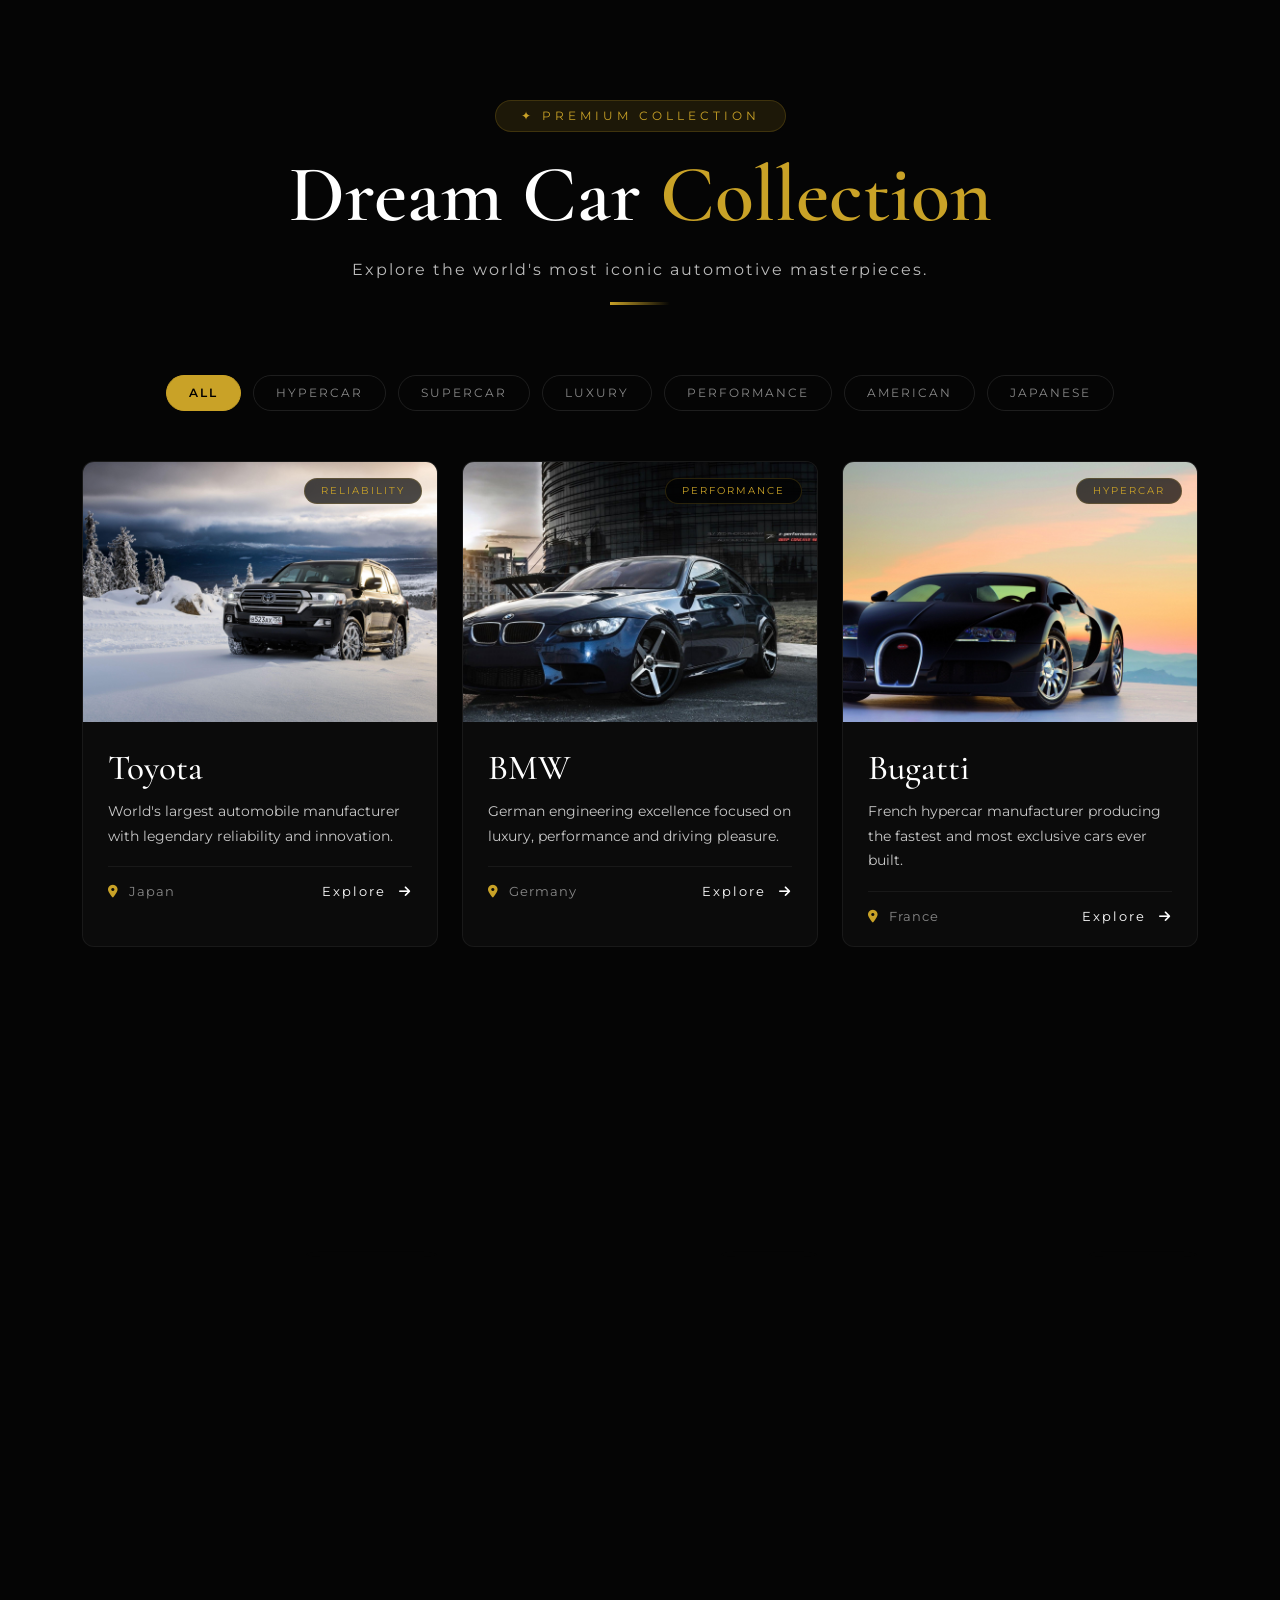
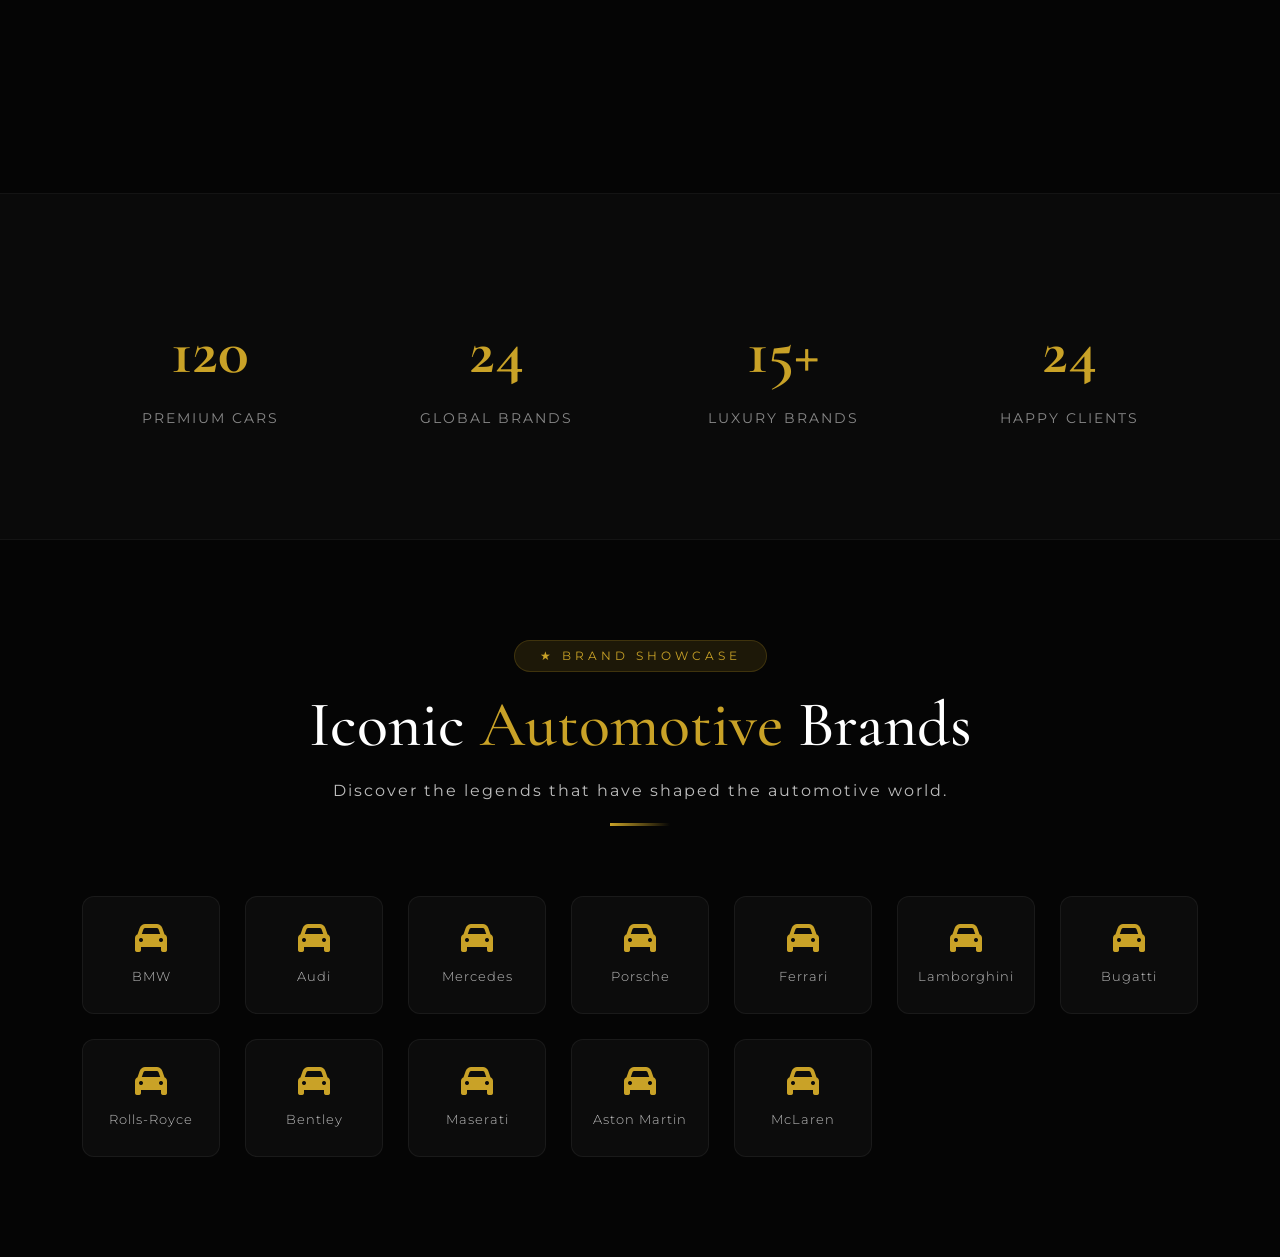
==== commit 49fd1240: "Add favicon links for improved site branding" ====
--- a/car-collection/car-collection.html
+++ b/car-collection/car-collection.html
@@ -5,6 +5,16 @@
     <meta charset="UTF-8">
     <meta name="viewport" content="width=device-width, initial-scale=1.0">
     <title>Velocita Moto | Car Collection</title>
+
+      <!-- FAVICON - Full Package -->
+    <!-- ========================================== -->
+    <link rel="icon" type="image/x-icon" href="../img/favicon_io/favicon.ico">
+    <link rel="icon" type="image/png" sizes="16x16" href="../img/favicon_io/favicon-16x16.png">
+    <link rel="icon" type="image/png" sizes="32x32" href="../img/favicon_io/favicon-32x32.png">
+    <link rel="apple-touch-icon" sizes="180x180" href="../img/favicon_io/apple-touch-icon.png">
+    <link rel="icon" type="image/png" sizes="192x192" href="../img/favicon_io/android-chrome-192x192.png">
+    <link rel="icon" type="image/png" sizes="512x512" href="../img/favicon_io/android-chrome-512x512.png">
+    <link rel="manifest" href="../img/favicon_io/site.webmanifest">
 
     <!-- Bootstrap 5 -->
     <link href="https://cdn.jsdelivr.net/npm/bootstrap@5.3.8/dist/css/bootstrap.min.css" rel="stylesheet">
--- a/car-collection/style22.css
+++ b/car-collection/style22.css
@@ -1,338 +1,761 @@
-
-/* ==========================
-   GOOGLE FONT RESET
-========================== */
-
-*{
-    margin:0;
-    padding:0;
-    box-sizing:border-box;
-}
-
-html{
-    scroll-behavior:smooth;
-}
-
-body{
-    background:#050505;
-    color:#fff;
-    font-family:'Montserrat',sans-serif;
-    overflow-x:hidden;
-}
-
-/* ==========================
-   PAGE HEADER
-========================== */
-
-.collection-section{
-    padding:100px 0;
-}
-
-.page-title{
-    text-align:center;
-
-    font-family:'Cormorant Garamond',serif;
-    font-size:5rem;
-    font-weight:600;
-
-    color:#fff;
-
-    margin-bottom:15px;
-}
-
-.page-subtitle{
-    text-align:center;
-
-    color:#bcbcbc;
-
-    font-size:1rem;
-
-    letter-spacing:2px;
-
-    margin-bottom:70px;
-}
-
-/* ==========================
-   CARD DESIGN
-========================== */
-
-.car-card{
-
-    background:#0b0b0b;
-
-    border:1px solid rgba(255,255,255,.08);
-
-    overflow:hidden;
-
-    height:100%;
-
-    transition:.5s ease;
-
-    position:relative;
-}
-
-.car-card:hover{
-
-    transform:translateY(-12px);
-
-    border-color:rgba(255,255,255,.25);
-
-    box-shadow:
-    0 20px 40px rgba(255,255,255,.06);
-}
-
-/* ==========================
-   IMAGE
-========================== */
-
-.car-card img{
-
-    width:100%;
-
-    height:260px;
-
-    object-fit:cover;
-
-    transition:.6s;
-}
-
-.car-card:hover img{
-
-    transform:scale(1.08);
-}
-
-/* ==========================
-   CONTENT
-========================== */
-
-.card-content{
-
-    padding:30px;
-}
-
-.card-content h3{
-
-    font-family:'Cormorant Garamond',serif;
-
-    font-size:2.2rem;
-
-    color:white;
-
-    margin-bottom:15px;
-}
-
-.card-content p{
-
-    color:#c8c8c8;
-
-    line-height:1.8;
-
-    font-size:.95rem;
-}
-
-/* ==========================
-   BUTTON
-========================== */
-
-.read-btn{
-
-    display:inline-block;
-
-    margin-top:20px;
-
-    text-decoration:none;
-
-    color:white;
-
-    letter-spacing:2px;
-
-    font-size:.85rem;
-
-    position:relative;
-}
-
-.read-btn::after{
-
-    content:"";
-
-    position:absolute;
-
-    left:0;
-    bottom:-6px;
-
-    width:0;
-
-    height:1px;
-
-    background:white;
-
-    transition:.4s;
-}
-
-.read-btn:hover::after{
-
-    width:100%;
-}
-
-/* ==========================
-   PREMIUM LIGHT EFFECT
-========================== */
-
-.car-card::before{
-
-    content:"";
-
-    position:absolute;
-
-    top:0;
-    left:-120%;
-
-    width:100%;
-    height:100%;
-
-    background:
-    linear-gradient(
-        90deg,
-        transparent,
-        rgba(255,255,255,.08),
-        transparent
-    );
-
-    transition:.8s;
-}
-
-.car-card:hover::before{
-
-    left:120%;
-}
-
-/* ==========================
-   SCROLLBAR
-========================== */
-
-::-webkit-scrollbar{
-
-    width:10px;
-}
-
-::-webkit-scrollbar-track{
-
-    background:#0a0a0a;
-}
-
-::-webkit-scrollbar-thumb{
-
-    background:#333;
-}
-
-::-webkit-scrollbar-thumb:hover{
-
-    background:#666;
-}
-
-/* ==========================
-   RESPONSIVE
-========================== */
-
-@media(max-width:992px){
-
-    .page-title{
-
-        font-size:3.5rem;
-    }
-}
-
-@media(max-width:768px){
-
-    .page-title{
-
-        font-size:2.7rem;
-    }
-
-    .page-subtitle{
-
-        padding:0 20px;
-    }
-
-    .card-content h3{
-
-        font-size:1.8rem;
-    }
-
-    .car-card img{
-
-        height:220px;
-    }
-}
-
-/* ==========================
-   FASTEST CARS SECTION
-========================== */
-
-.fastest-cars-section{
-    padding:120px 0;
-    background:#050505;
-}
-
-.fastest-title{
-    text-align:center;
-    font-family:'Cormorant Garamond',serif;
-    font-size:4.5rem;
-    color:white;
-    margin-bottom:15px;
-}
-
-.fastest-subtitle{
-    text-align:center;
-    color:#bdbdbd;
-    letter-spacing:2px;
-    margin-bottom:70px;
-}
-
-.fastest-grid{
-    display:grid;
-    grid-template-columns:
-    repeat(auto-fit,minmax(280px,1fr));
-    gap:30px;
-}
-
-.fastest-card{
-    background:#0c0c0c;
-    border:1px solid rgba(255,255,255,.08);
-
-    padding:40px 30px;
-
-    text-align:center;
-
-    transition:.4s;
-}
-
-.fastest-card:hover{
-    transform:translateY(-10px);
-    border-color:#c9a227;
-
-    box-shadow:
-    0 15px 40px rgba(201,162,39,.15);
-}
-
-.fastest-card span{
-    display:block;
-
-    font-size:3rem;
-
-    color:#c9a227;
-
-    font-family:'Cormorant Garamond',serif;
-
-    margin-bottom:15px;
-}
-
-.fastest-card h3{
-    color:white;
-    font-size:1.5rem;
-    margin-bottom:15px;
-}
-
-.fastest-card p{
-    color:#bdbdbd;
+/* ========================== */
+/* GOOGLE FONT RESET */
+/* ========================== */
+
+* {
+    margin: 0;
+    padding: 0;
+    box-sizing: border-box;
+}
+
+html {
+    scroll-behavior: smooth;
+}
+
+body {
+    background: #050505;
+    color: #fff;
+    font-family: 'Montserrat', sans-serif;
+    overflow-x: hidden;
+}
+
+/* ========================== */
+/* SECTION HEADER */
+/* ========================== */
+
+.section-header {
+    text-align: center;
+    margin-bottom: 70px;
+}
+
+.section-tag {
+    display: inline-block;
+    background: rgba(201, 162, 39, 0.12);
+    border: 1px solid rgba(201, 162, 39, 0.2);
+    color: #c9a227;
+    padding: 6px 25px;
+    font-size: 0.75rem;
+    letter-spacing: 4px;
+    text-transform: uppercase;
+    border-radius: 30px;
+    margin-bottom: 15px;
+}
+
+.header-divider {
+    width: 60px;
+    height: 3px;
+    background: linear-gradient(90deg, #c9a227, transparent);
+    margin: 20px auto 0;
+}
+
+/* ========================== */
+/* PAGE HEADER */
+/* ========================== */
+
+.collection-section {
+    padding: 100px 0 80px;
+}
+
+.page-title {
+    text-align: center;
+    font-family: 'Cormorant Garamond', serif;
+    font-size: 5rem;
+    font-weight: 600;
+    color: #fff;
+    margin-bottom: 15px;
+}
+
+.page-title span {
+    color: #c9a227;
+}
+
+.page-subtitle {
+    text-align: center;
+    color: #bcbcbc;
+    font-size: 1rem;
+    letter-spacing: 2px;
+}
+
+/* ========================== */
+/* FILTER BUTTONS */
+/* ========================== */
+
+.filter-buttons {
+    display: flex;
+    justify-content: center;
+    flex-wrap: wrap;
+    gap: 12px;
+    margin-bottom: 50px;
+}
+
+.filter-btn {
+    background: transparent;
+    border: 1px solid rgba(255, 255, 255, 0.1);
+    color: #888;
+    padding: 8px 22px;
+    font-size: 0.75rem;
+    letter-spacing: 2px;
+    text-transform: uppercase;
+    border-radius: 30px;
+    cursor: pointer;
+    transition: all 0.4s ease;
+    font-family: 'Montserrat', sans-serif;
+}
+
+.filter-btn:hover {
+    border-color: #c9a227;
+    color: #fff;
+}
+
+.filter-btn.active {
+    background: #c9a227;
+    border-color: #c9a227;
+    color: #000;
+    font-weight: 600;
+}
+
+/* ========================== */
+/* CARD DESIGN */
+/* ========================== */
+
+.car-card {
+    background: #0b0b0b;
+    border: 1px solid rgba(255, 255, 255, .06);
+    overflow: hidden;
+    height: 100%;
+    transition: all 0.5s cubic-bezier(0.22, 1, 0.36, 1);
+    position: relative;
+    border-radius: 12px;
+}
+
+.car-card:hover {
+    transform: translateY(-12px);
+    border-color: #c9a227;
+    box-shadow: 0 20px 50px rgba(201, 162, 39, .08);
+}
+
+/* Card Image */
+.card-image {
+    position: relative;
+    overflow: hidden;
+    height: 260px;
+}
+
+.card-image img {
+    width: 100%;
+    height: 100%;
+    object-fit: cover;
+    transition: transform 0.8s cubic-bezier(0.22, 1, 0.36, 1);
+}
+
+.car-card:hover .card-image img {
+    transform: scale(1.08);
+}
+
+.card-overlay {
+    position: absolute;
+    top: 15px;
+    right: 15px;
+    z-index: 2;
+}
+
+.card-tag {
+    display: inline-block;
+    background: rgba(0, 0, 0, 0.7);
+    backdrop-filter: blur(10px);
+    color: #c9a227;
+    padding: 4px 16px;
+    font-size: 0.65rem;
+    letter-spacing: 2px;
+    text-transform: uppercase;
+    border-radius: 20px;
+    border: 1px solid rgba(201, 162, 39, 0.2);
+}
+
+/* Card Content */
+.card-content {
+    padding: 25px 25px 20px;
+}
+
+.card-content h3 {
+    font-family: 'Cormorant Garamond', serif;
+    font-size: 2.2rem;
+    color: white;
+    margin-bottom: 10px;
+    transition: color 0.3s ease;
+}
+
+.car-card:hover .card-content h3 {
+    color: #c9a227;
+}
+
+.card-content p {
+    color: #c8c8c8;
+    line-height: 1.7;
+    font-size: 0.9rem;
+}
+
+/* Card Footer */
+.card-footer {
+    display: flex;
+    justify-content: space-between;
+    align-items: center;
+    margin-top: 18px;
+    padding-top: 15px;
+    border-top: 1px solid rgba(255, 255, 255, .06);
+}
+
+.card-country {
+    color: #888;
+    font-size: 0.8rem;
+    letter-spacing: 1px;
+}
+
+.card-country i {
+    color: #c9a227;
+    margin-right: 6px;
+}
+
+.btn-explore-card {
+    color: #fff;
+    text-decoration: none;
+    font-size: 0.8rem;
+    letter-spacing: 2px;
+    transition: all 0.3s ease;
+}
+
+.btn-explore-card i {
+    margin-left: 8px;
+    transition: transform 0.3s ease;
+}
+
+.btn-explore-card:hover {
+    color: #c9a227;
+}
+
+.btn-explore-card:hover i {
+    transform: translateX(6px);
+}
+
+/* Premium Light Effect */
+.car-card::before {
+    content: "";
+    position: absolute;
+    top: 0;
+    left: -120%;
+    width: 100%;
+    height: 100%;
+    background: linear-gradient(90deg, transparent, rgba(255, 255, 255, .05), transparent);
+    transition: left 0.8s ease;
+    z-index: 1;
+    pointer-events: none;
+}
+
+.car-card:hover::before {
+    left: 120%;
+}
+
+/* ========================== */
+/* LOAD MORE BUTTON */
+/* ========================== */
+
+.btn-load-more {
+    background: transparent;
+    border: 1px solid rgba(255, 255, 255, 0.15);
+    color: #fff;
+    padding: 14px 40px;
+    font-size: 0.85rem;
+    letter-spacing: 3px;
+    text-transform: uppercase;
+    border-radius: 30px;
+    cursor: pointer;
+    transition: all 0.4s ease;
+    font-family: 'Montserrat', sans-serif;
+}
+
+.btn-load-more i {
+    margin-right: 10px;
+    color: #c9a227;
+}
+
+.btn-load-more:hover {
+    background: #c9a227;
+    border-color: #c9a227;
+    color: #000;
+}
+
+.btn-load-more:hover i {
+    color: #000;
+}
+
+/* ========================== */
+/* FASTEST CARS SECTION */
+/* ========================== */
+
+.fastest-cars-section {
+    padding: 100px 0 120px;
+    background: #050505;
+}
+
+.fastest-title {
+    text-align: center;
+    font-family: 'Cormorant Garamond', serif;
+    font-size: 4.5rem;
+    color: white;
+    margin-bottom: 15px;
+}
+
+.fastest-title span {
+    color: #c9a227;
+}
+
+.fastest-subtitle {
+    text-align: center;
+    color: #bdbdbd;
+    letter-spacing: 2px;
+}
+
+.fastest-grid {
+    display: grid;
+    grid-template-columns: repeat(auto-fit, minmax(280px, 1fr));
+    gap: 30px;
+    margin-top: 50px;
+}
+
+.fastest-card {
+    background: #0c0c0c;
+    border: 1px solid rgba(255, 255, 255, .06);
+    padding: 40px 30px;
+    text-align: center;
+    transition: all 0.4s cubic-bezier(0.22, 1, 0.36, 1);
+    border-radius: 12px;
+    position: relative;
+    overflow: hidden;
+}
+
+.fastest-card:hover {
+    transform: translateY(-10px);
+    border-color: #c9a227;
+    box-shadow: 0 15px 50px rgba(201, 162, 39, .1);
+}
+
+.fastest-card::before {
+    content: "";
+    position: absolute;
+    top: 0;
+    left: 0;
+    width: 100%;
+    height: 3px;
+    background: linear-gradient(90deg, transparent, #c9a227, transparent);
+    opacity: 0;
+    transition: opacity 0.4s ease;
+}
+
+.fastest-card:hover::before {
+    opacity: 1;
+}
+
+.rank {
+    display: block;
+    font-size: 3rem;
+    color: #c9a227;
+    font-family: 'Cormorant Garamond', serif;
+    margin-bottom: 10px;
+}
+
+.fastest-icon {
+    font-size: 2.5rem;
+    color: #c9a227;
+    margin-bottom: 15px;
+}
+
+.fastest-card h3 {
+    color: white;
+    font-size: 1.5rem;
+    margin-bottom: 10px;
+    font-family: 'Cormorant Garamond', serif;
+}
+
+.fastest-card p {
+    color: #bdbdbd;
+    font-size: 0.95rem;
+}
+
+.fastest-card p strong {
+    color: #c9a227;
+}
+
+.fastest-detail {
+    display: flex;
+    justify-content: center;
+    gap: 25px;
+    margin-top: 15px;
+    padding-top: 15px;
+    border-top: 1px solid rgba(255, 255, 255, .06);
+}
+
+.fastest-detail span {
+    color: #888;
+    font-size: 0.8rem;
+    letter-spacing: 1px;
+}
+
+.fastest-detail i {
+    color: #c9a227;
+    margin-right: 5px;
+}
+
+/* ========================== */
+/* STATS COUNTER SECTION (NEW) */
+/* ========================== */
+
+.stats-counter-section {
+    padding: 80px 0;
+    background: #0a0a0a;
+    border-top: 1px solid rgba(255, 255, 255, .04);
+    border-bottom: 1px solid rgba(255, 255, 255, .04);
+}
+
+.stats-counter-grid {
+    display: grid;
+    grid-template-columns: repeat(4, 1fr);
+    gap: 30px;
+}
+
+.stat-counter-item {
+    text-align: center;
+    padding: 30px 20px;
+}
+
+.stat-number {
+    font-family: 'Cormorant Garamond', serif;
+    font-size: 4rem;
+    color: #c9a227;
+    font-weight: 700;
+    display: block;
+}
+
+.stat-label {
+    color: #888;
+    font-size: 0.9rem;
+    letter-spacing: 2px;
+    text-transform: uppercase;
+    margin-top: 8px;
+    display: block;
+}
+
+/* ========================== */
+/* BRAND SHOWCASE SECTION (NEW) */
+/* ========================== */
+
+.brand-showcase-section {
+    padding: 100px 0;
+    background: #050505;
+}
+
+.showcase-title {
+    text-align: center;
+    font-family: 'Cormorant Garamond', serif;
+    font-size: 4rem;
+    color: white;
+    margin-bottom: 15px;
+}
+
+.showcase-title span {
+    color: #c9a227;
+}
+
+.showcase-subtitle {
+    text-align: center;
+    color: #bdbdbd;
+    letter-spacing: 2px;
+}
+
+.brand-logos-grid {
+    display: grid;
+    grid-template-columns: repeat(auto-fit, minmax(120px, 1fr));
+    gap: 25px;
+    margin-top: 50px;
+}
+
+.brand-logo-item {
+    background: #0c0c0c;
+    border: 1px solid rgba(255, 255, 255, .06);
+    padding: 25px 15px;
+    text-align: center;
+    border-radius: 12px;
+    transition: all 0.4s ease;
+    cursor: default;
+}
+
+.brand-logo-item:hover {
+    transform: translateY(-8px);
+    border-color: #c9a227;
+    box-shadow: 0 10px 30px rgba(201, 162, 39, .08);
+}
+
+.brand-logo-item i {
+    font-size: 2rem;
+    color: #c9a227;
+    display: block;
+    margin-bottom: 10px;
+}
+
+.brand-logo-item span {
+    color: #bdbdbd;
+    font-size: 0.8rem;
+    letter-spacing: 1px;
+    font-weight: 300;
+}
+
+/* ========================== */
+/* SCROLLBAR */
+/* ========================== */
+
+::-webkit-scrollbar {
+    width: 8px;
+}
+
+::-webkit-scrollbar-track {
+    background: #0a0a0a;
+}
+
+::-webkit-scrollbar-thumb {
+    background: #333;
+    border-radius: 4px;
+}
+
+::-webkit-scrollbar-thumb:hover {
+    background: #c9a227;
+}
+
+/* ========================== */
+/* RESPONSIVE */
+/* ========================== */
+
+@media (max-width: 992px) {
+    .page-title {
+        font-size: 3.5rem;
+    }
+    
+    .fastest-title {
+        font-size: 3.5rem;
+    }
+    
+    .showcase-title {
+        font-size: 3rem;
+    }
+    
+    .stats-counter-grid {
+        grid-template-columns: repeat(2, 1fr);
+    }
+}
+
+@media (max-width: 768px) {
+    .page-title {
+        font-size: 2.7rem;
+    }
+    
+    .fastest-title {
+        font-size: 2.7rem;
+    }
+    
+    .showcase-title {
+        font-size: 2.2rem;
+    }
+    
+    .page-subtitle {
+        padding: 0 20px;
+    }
+    
+    .card-content h3 {
+        font-size: 1.8rem;
+    }
+    
+    .card-image {
+        height: 220px;
+    }
+    
+    .fastest-grid {
+        grid-template-columns: 1fr 1fr;
+    }
+    
+    .fastest-detail {
+        flex-direction: column;
+        gap: 8px;
+    }
+    
+    .brand-logos-grid {
+        grid-template-columns: repeat(3, 1fr);
+    }
+    
+    .filter-buttons {
+        gap: 8px;
+    }
+    
+    .filter-btn {
+        padding: 6px 16px;
+        font-size: 0.65rem;
+    }
+}
+
+@media (max-width: 576px) {
+    .fastest-grid {
+        grid-template-columns: 1fr;
+    }
+    
+    .brand-logos-grid {
+        grid-template-columns: repeat(2, 1fr);
+    }
+    
+    .stats-counter-grid {
+        grid-template-columns: 1fr 1fr;
+        gap: 15px;
+    }
+    
+    .stat-number {
+        font-size: 3rem;
+    }
+    
+    .rank {
+        font-size: 2.5rem;
+    }
+    
+    .fastest-icon {
+        font-size: 2rem;
+    }
+    
+    .fastest-card h3 {
+        font-size: 1.3rem;
+    }
+}
+
+@media (max-width: 480px) {
+    .page-title {
+        font-size: 2.2rem;
+    }
+    
+    .fastest-title {
+        font-size: 2.2rem;
+    }
+    
+    .showcase-title {
+        font-size: 1.8rem;
+    }
+    
+    .card-image {
+        height: 180px;
+    }
+    
+    .card-content {
+        padding: 18px 18px 15px;
+    }
+    
+    .card-content h3 {
+        font-size: 1.5rem;
+    }
+    
+    .section-tag {
+        font-size: 0.6rem;
+        padding: 4px 16px;
+    }
+    
+    .brand-logos-grid {
+        grid-template-columns: repeat(2, 1fr);
+        gap: 15px;
+    }
+    
+    .filter-buttons {
+        gap: 6px;
+    }
+    
+    .filter-btn {
+        padding: 4px 12px;
+        font-size: 0.55rem;
+        letter-spacing: 1px;
+    }
+}
+
+/* ========================== */
+/* BACK TO HOME BUTTON */
+/* ========================== */
+
+.back-home-btn {
+    position: fixed;
+    bottom: 30px;
+    left: 30px;
+    z-index: 999;
+    display: flex;
+    align-items: center;
+    gap: 12px;
+    padding: 14px 28px;
+    background: rgba(11, 11, 11, 0.9);
+    backdrop-filter: blur(15px);
+    border: 1px solid rgba(201, 162, 39, 0.3);
+    border-radius: 50px;
+    color: #fff;
+    text-decoration: none;
+    font-family: 'Montserrat', sans-serif;
+    font-size: 0.85rem;
+    letter-spacing: 2px;
+    text-transform: uppercase;
+    transition: all 0.4s cubic-bezier(0.22, 1, 0.36, 1);
+    box-shadow: 0 4px 25px rgba(0, 0, 0, 0.4);
+}
+
+.back-home-btn i {
+    font-size: 1.1rem;
+    color: #c9a227;
+    transition: transform 0.4s ease;
+}
+
+.back-home-btn span {
+    color: #fff;
+    transition: color 0.3s ease;
+}
+
+.back-home-btn:hover {
+    background: #c9a227;
+    border-color: #c9a227;
+    transform: translateY(-3px);
+    box-shadow: 0 10px 40px rgba(201, 162, 39, 0.25);
+}
+
+.back-home-btn:hover i {
+    transform: translateX(-6px);
+    color: #000;
+}
+
+.back-home-btn:hover span {
+    color: #000;
+}
+
+/* Mobile Responsive */
+@media (max-width: 768px) {
+    .back-home-btn {
+        bottom: 20px;
+        left: 20px;
+        padding: 12px 22px;
+        font-size: 0.75rem;
+        gap: 10px;
+    }
+    
+    .back-home-btn i {
+        font-size: 0.9rem;
+    }
+}
+
+@media (max-width: 480px) {
+    .back-home-btn {
+        bottom: 15px;
+        left: 15px;
+        padding: 10px 18px;
+        font-size: 0.65rem;
+        gap: 8px;
+        border-radius: 40px;
+    }
+    
+    .back-home-btn i {
+        font-size: 0.8rem;
+    }
 }
